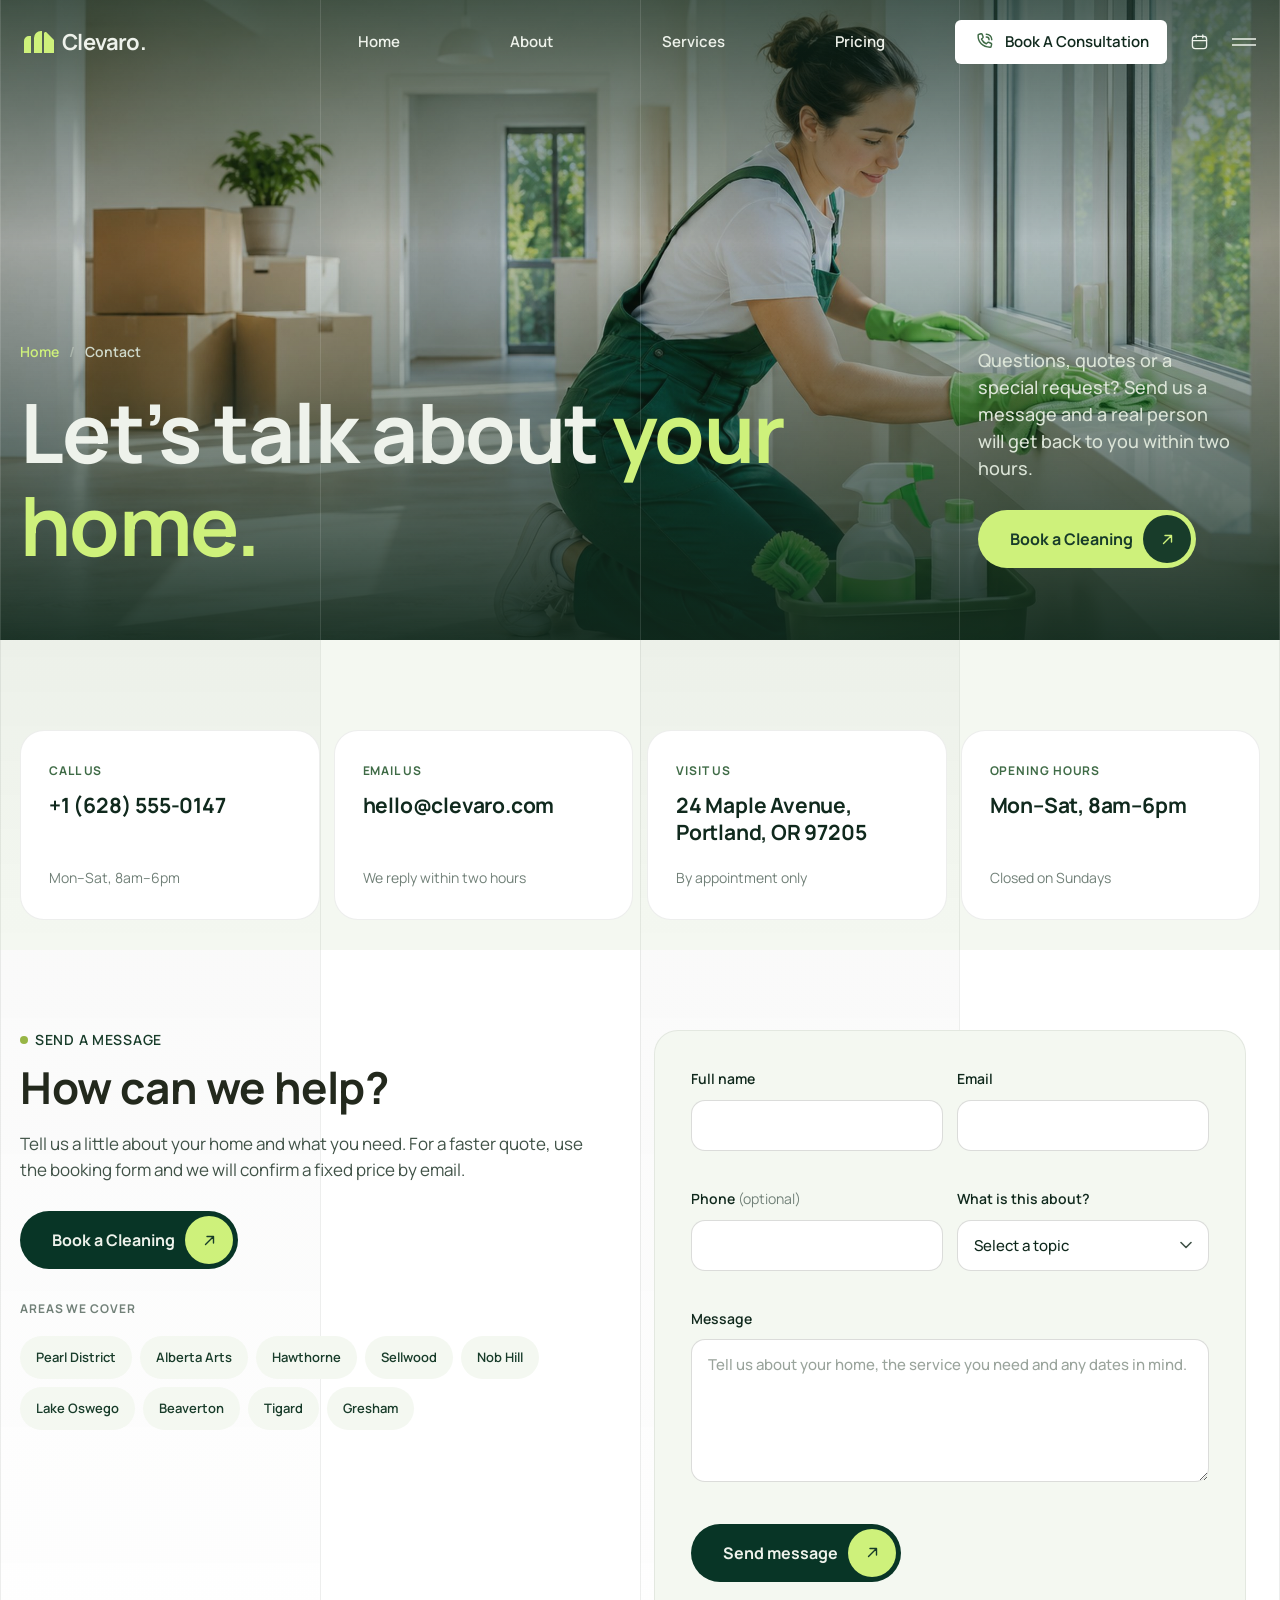
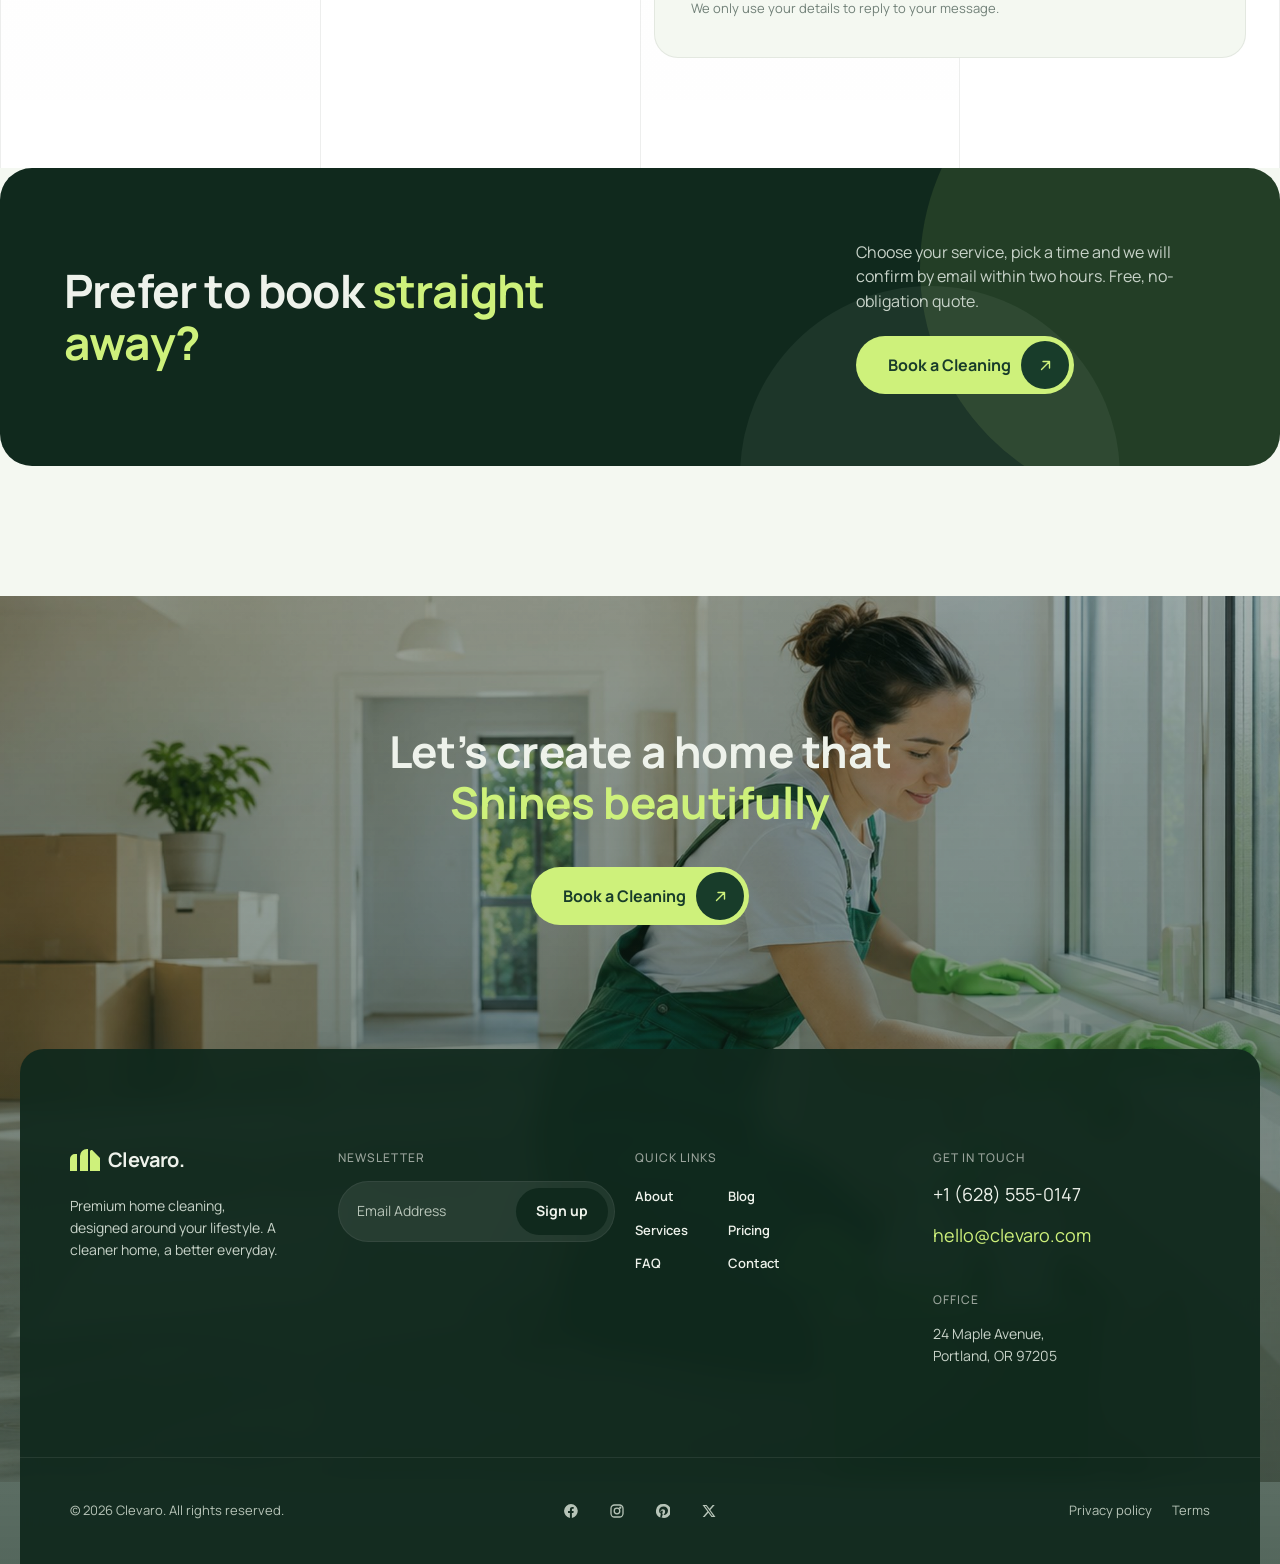
==== contact.html @ 68a68770 "Initial commit: CLEVARO home-cleaning website Multi-page static site (home, about, services, blog, b" ====
<!DOCTYPE html>
<html lang="en" class="no-js">
<head>
  <meta charset="utf-8">
  <meta name="viewport" content="width=device-width, initial-scale=1">
  <title>Contact Clevaro — Home Cleaning in Portland</title>
  <meta name="description" content="Get in touch with Clevaro for quotes, bookings and questions. Call, email or send a message and we will reply within two hours.">
  <meta name="theme-color" content="#10291d">
  <meta property="og:title" content="Contact Clevaro — Home Cleaning in Portland">
  <meta property="og:description" content="Get in touch with Clevaro for quotes, bookings and questions. Call, email or send a message and we will reply within two hours.">
  <meta property="og:type" content="website">

  <link rel="preload" href="assets/fonts/manrope-latin-wght-normal.woff2" as="font" type="font/woff2" crossorigin>
  <link rel="stylesheet" href="js/vendor/lenis.css">
  <link rel="stylesheet" href="css/base.css">
  <link rel="stylesheet" href="css/components.css">
  <link rel="stylesheet" href="css/sections.css">
  <link rel="stylesheet" href="css/responsive.css">
  <link rel="stylesheet" href="css/pages.css">
  <link rel="stylesheet" href="css/booking.css">
  <script>document.documentElement.classList.replace('no-js', 'js');</script>
</head>
<body>
  <a class="skip-link" href="#main">Skip to content</a>

  <!-- ===== MENU OVERLAY ===== -->
  <div class="menu" id="menu" role="dialog" aria-modal="true" aria-label="Site menu" aria-hidden="true">
    <div class="menu__top">
      <a class="logo" href="index.html" data-menu-link aria-label="Clevaro home"><img src="assets/icons/logo-mark.svg" alt=""><span>Clevaro.</span></a>
      <button class="menu__close" type="button" data-menu-close>Close</button>
    </div>
    <ul class="menu__list">
      <li class="menu__item"><a class="menu__link" href="index.html" data-menu-link><small>01</small>Home</a></li>
      <li class="menu__item"><a class="menu__link" href="about.html" data-menu-link><small>02</small>About</a></li>
      <li class="menu__item"><a class="menu__link" href="services.html" data-menu-link><small>03</small>Services</a></li>
      <li class="menu__item"><a class="menu__link" href="pricing.html" data-menu-link><small>04</small>Pricing</a></li>
      <li class="menu__item"><a class="menu__link" href="blog.html" data-menu-link><small>05</small>Blog</a></li>
      <li class="menu__item"><a class="menu__link" href="faq.html" data-menu-link><small>06</small>FAQ</a></li>
      <li class="menu__item"><a class="menu__link" href="contact.html" data-menu-link><small>07</small>Contact</a></li>
    </ul>
    <div class="menu__foot">
      <span>A Cleaner Home. A Better Everyday.</span>
      <a href="mailto:hello@clevaro.com">hello@clevaro.com</a>
    </div>
  </div>

  <div class="page-wrapper" id="top">

    <!-- ===== HEADER ===== -->
    <header class="header" data-anim="header">
      <div class="header__row">
        <div class="header__left">
          <a class="logo" href="index.html" aria-label="Clevaro home"><img src="assets/icons/logo-mark.svg" alt=""><span>Clevaro.</span></a>
        </div>
        <nav class="nav" aria-label="Primary">
          <a class="nav__link" href="index.html">Home</a>
          <a class="nav__link" href="about.html">About</a>
          <a class="nav__link" href="services.html">Services</a>
          <a class="nav__link" href="pricing.html">Pricing</a>
        </nav>
        <div class="header__right">
          <a class="header__cta" href="tel:+16285550147" aria-label="Book a consultation: call +1 (628) 555-0147"><svg width="22" height="22" viewBox="0 0 24 24" fill="none" aria-hidden="true"><path d="M6.6 3.5l2.2-.5c.5-.1 1 .2 1.200.7l1 2.600c.2.500 0 1-.4 1.300L9.300 8.800c1.100 2.300 2.900 4.100 5.200 5.200l1.200-1.300c.3-.4.8-.5 1.300-.4l2.600 1c.5.2.8.700.7 1.200l-.5 2.200c-.1.600-.6 1-1.200 1C10.600 17.600 5.300 12.300 5.600 4.700c0-.6.400-1.100 1-1.200z" stroke="currentColor" stroke-width="1.600" stroke-linejoin="round"/><path d="M14.500 3.500a6 6 0 016 6M14.500 6.500a3 3 0 013 3" stroke="currentColor" stroke-width="1.600" stroke-linecap="round"/></svg><span>Book A Consultation</span></a>
          <button class="header__book" type="button" data-book aria-label="Book a cleaning"><img src="assets/icons/calendar.svg" alt=""></button>
          <button class="menu-btn" type="button" data-menu-open aria-label="Open menu" aria-controls="menu"><img src="assets/icons/menu.svg" alt=""></button>
        </div>
      </div>
    </header>

    <main id="main">

      <section class="phero" aria-labelledby="page-title">
        <div class="phero__bg" style="background-image:url('assets/images/footer/footer-bg.jpg')" role="img" aria-label=""></div>
        <div class="section-lines on-dark" aria-hidden="true"><span></span><span></span><span></span><span></span></div>
        <div class="container">
          <div class="phero__row">
            <div class="phero__main">
              <nav class="crumbs" aria-label="Breadcrumb"><a href="index.html">Home</a><span aria-hidden="true">/</span><span>Contact</span></nav>
              <h1 class="phero__title" id="page-title">Let’s talk about <em>your home.</em></h1>
            </div>
            <div class="phero__side">
              <p class="phero__lead">Questions, quotes or a special request? Send us a message and a real person will get back to you within two hours.</p>
              <button class="btn btn--lime" type="button" data-book>Book a Cleaning<span class="btn__icon"><img src="assets/icons/arrow-lime.svg" alt=""><img src="assets/icons/arrow-lime.svg" alt=""></span></button>
            </div>
          </div>
        </div>
      </section>

      <!-- ===== INFO ===== -->
      <section class="section cinfo-sec" aria-label="Contact details">
        <div class="section-lines" aria-hidden="true"><span></span><span></span><span></span><span></span></div>
        <div class="container">
          <div class="cinfo__grid" data-r-group>
            <article class="cinfo"><span class="cinfo__label">Call us</span><a class="cinfo__val" href="tel:+16285550147">+1 (628) 555-0147</a><span class="cinfo__sub">Mon–Sat, 8am–6pm</span></article>
            <article class="cinfo"><span class="cinfo__label">Email us</span><a class="cinfo__val" href="mailto:hello@clevaro.com">hello@clevaro.com</a><span class="cinfo__sub">We reply within two hours</span></article>
            <article class="cinfo"><span class="cinfo__label">Visit us</span><span class="cinfo__val">24 Maple Avenue, Portland, OR 97205</span><span class="cinfo__sub">By appointment only</span></article>
            <article class="cinfo"><span class="cinfo__label">Opening hours</span><span class="cinfo__val">Mon–Sat, 8am–6pm</span><span class="cinfo__sub">Closed on Sundays</span></article>
          </div>
        </div>
      </section>

      <!-- ===== FORM ===== -->
      <section class="section cform-sec" id="message" aria-labelledby="cform-title">
        <div class="section-lines on-white" aria-hidden="true"><span></span><span></span><span></span><span></span></div>
        <div class="container">
          <div class="cform__row">
            <div class="cform__aside">
              <div class="pg-head">
                <span class="eyebrow">Send a message</span>
                <h2 class="h2" id="cform-title" data-split="words">How can we help?</h2>
                <p data-r>Tell us a little about your home and what you need. For a faster quote, use the booking form and we will confirm a fixed price by email.</p>
              </div>
              <button class="btn btn--dark" type="button" data-book>Book a Cleaning<span class="btn__icon"><img src="assets/icons/arrow-dark.svg" alt=""><img src="assets/icons/arrow-dark.svg" alt=""></span></button>
              <div class="area" data-r>
                <span class="art__label">Areas we cover</span>
                <ul><li>Pearl District</li><li>Alberta Arts</li><li>Hawthorne</li><li>Sellwood</li><li>Nob Hill</li><li>Lake Oswego</li><li>Beaverton</li><li>Tigard</li><li>Gresham</li></ul>
              </div>
            </div>
            <div class="cform" data-r>
              <form class="cf" data-contact-form novalidate>
                <div class="cf__row">
                  <div class="cf__field"><label for="cf-name">Full name</label><input id="cf-name" name="name" type="text" autocomplete="name" required><span class="cf__err" data-err="name"></span></div>
                  <div class="cf__field"><label for="cf-email">Email</label><input id="cf-email" name="email" type="email" autocomplete="email" required><span class="cf__err" data-err="email"></span></div>
                </div>
                <div class="cf__row">
                  <div class="cf__field"><label for="cf-phone">Phone <em>(optional)</em></label><input id="cf-phone" name="phone" type="tel" autocomplete="tel"></div>
                  <div class="cf__field"><label for="cf-topic">What is this about?</label>
                    <select id="cf-topic" name="topic" required><option value="">Select a topic</option><option>New booking or quote</option><option>Existing booking</option><option>Office or commercial cleaning</option><option>Feedback</option><option>Something else</option></select>
                    <span class="cf__err" data-err="topic"></span></div>
                </div>
                <div class="cf__field"><label for="cf-msg">Message</label><textarea id="cf-msg" name="message" rows="5" required placeholder="Tell us about your home, the service you need and any dates in mind."></textarea><span class="cf__err" data-err="message"></span></div>
                <button class="btn btn--dark" type="submit">Send message<span class="btn__icon"><img src="assets/icons/arrow-dark.svg" alt=""><img src="assets/icons/arrow-dark.svg" alt=""></span></button>
                <p class="cf__fine">We only use your details to reply to your message.</p>
              </form>
              <div class="cf__ok" data-contact-ok hidden tabindex="-1">
                <span class="cf__tick" aria-hidden="true"></span>
                <h3>Message sent</h3>
                <p>Thank you, <b data-ok-name></b>. We will reply to <b data-ok-email></b> within two hours during opening hours.</p>
                <button class="link-u" type="button" data-contact-again>Send another message</button>
              </div>
            </div>
          </div>
        </div>
      </section>

      <section class="band" aria-label="Book a cleaning">
        <div class="container">
          <div class="band__wrap">
            <h2 class="band__title">Prefer to book <em>straight away?</em></h2>
            <div class="band__side">
              <p>Choose your service, pick a time and we will confirm by email within two hours. Free, no-obligation quote.</p>
              <button class="btn btn--lime" type="button" data-book>Book a Cleaning<span class="btn__icon"><img src="assets/icons/arrow-lime.svg" alt=""><img src="assets/icons/arrow-lime.svg" alt=""></span></button>
            </div>
          </div>
        </div>
      </section>

    </main>

    <!-- ===== FOOTER ===== -->
    <footer class="footer" id="contact">
      <div class="footer__bg" data-parallax="footer" role="img" aria-label="A cleaner smiling in a bright home"></div>
      <div class="container">
        <div class="footer__row">
          <div class="footer__cta">
            <h2 class="footer__title" data-split="words">Let’s create a home that <span class="accent">Shines beautifully</span></h2>
            <div class="btn-wrap">
              <button class="btn btn--lime" type="button" data-book>Book a Cleaning
                <span class="btn__icon"><img src="assets/icons/arrow-lime.svg" alt=""><img src="assets/icons/arrow-lime.svg" alt=""></span>
              </button>
            </div>
          </div>
          <div class="footer__card" data-footer-card>
            <div class="footer__top">
              <div class="footer__col">
                <a class="logo logo--footer" href="index.html" aria-label="Clevaro home"><img src="assets/icons/logo-mark.svg" alt=""><span>Clevaro.</span></a>
                <p class="footer__about">Premium home cleaning, designed around your lifestyle. A cleaner home, a better everyday.</p>
              </div>
              <div class="footer__col">
                <span class="footer__label">Newsletter</span>
                <form class="newsletter" data-newsletter novalidate>
                  <label class="sr-only" for="nl-email">Email address</label>
                  <input id="nl-email" type="email" name="email" placeholder="Email Address" autocomplete="email" required>
                  <button type="submit">Sign up</button>
                </form>
                <p class="newsletter__msg" role="status" aria-live="polite"></p>
              </div>
              <div class="footer__col footer__col--wide">
                <span class="footer__label">Quick links</span>
                <div class="footer__links">
                  <a href="about.html">About</a><a href="blog.html">Blog</a>
                  <a href="services.html">Services</a><a href="pricing.html">Pricing</a>
                  <a href="faq.html">FAQ</a><a href="contact.html">Contact</a>
                </div>
              </div>
              <div class="footer__col footer__col--wide">
                <span class="footer__label">Get in touch</span>
                <a class="footer__phone" href="tel:+16285550147">+1 (628) 555-0147</a>
                <a class="footer__mail" href="mailto:hello@clevaro.com">hello@clevaro.com</a>
                <span class="footer__label gap-top">Office</span>
                <address class="footer__address" style="font-style:normal">24 Maple Avenue,<br>Portland, OR 97205</address>
              </div>
            </div>
            <div class="footer__bottom">
              <span>© 2026 Clevaro. All rights reserved.</span>
              <div class="footer__social">
                <a href="#" aria-label="Facebook"><img src="assets/icons/facebook.svg" alt=""></a>
                <a href="#" aria-label="Instagram"><img src="assets/icons/instagram.svg" alt=""></a>
                <a href="#" aria-label="Pinterest"><img src="assets/icons/pinterest.svg" alt=""></a>
                <a href="#" aria-label="X"><img src="assets/icons/x.svg" alt=""></a>
              </div>
              <div class="footer__bottom-links"><a href="#">Privacy policy</a><a href="#">Terms</a></div>
            </div>
          </div>
        </div>
      </div>
    </footer>
  </div>

  <script src="js/vendor/gsap.min.js"></script>
  <script src="js/vendor/ScrollTrigger.min.js"></script>
  <script src="js/vendor/SplitText.min.js"></script>
  <script src="js/vendor/lenis.min.js"></script>
  <script src="js/smooth-scroll.js"></script>
  <script src="js/menu.js"></script>
  <script src="js/booking.js"></script>
  <script src="js/inner.js"></script>
  <script src="js/extra.js"></script>
</body>
</html>
---- js/vendor/lenis.css ----
html.lenis,
html.lenis body {
  height: auto;
}

.lenis:not(.lenis-autoToggle).lenis-stopped {
  overflow: clip;
}

.lenis [data-lenis-prevent],
.lenis [data-lenis-prevent-wheel],
.lenis [data-lenis-prevent-touch],
.lenis [data-lenis-prevent-vertical],
.lenis [data-lenis-prevent-horizontal] {
  overscroll-behavior: contain;
}

.lenis.lenis-smooth iframe {
  pointer-events: none;
}

.lenis.lenis-autoToggle {
  transition-property: overflow;
  transition-duration: 1ms;
  transition-behavior: allow-discrete;
}
---- css/base.css ----
/* ==========================================================================
   CLEVARO — base.css
   Design tokens, font loading, reset, typography and layout primitives.
   ========================================================================== */

@font-face {
  font-family: "Manrope";
  font-style: normal;
  font-weight: 200 800;
  font-display: swap;
  src: url("../assets/fonts/manrope-latin-wght-normal.woff2") format("woff2-variations");
  unicode-range: U+0000-00FF, U+0131, U+0152-0153, U+02BB-02BC, U+02C6, U+02DA, U+02DC, U+2000-206F, U+20AC, U+2122, U+2191, U+2193, U+2212, U+2215, U+FEFF, U+FFFD;
}
@font-face {
  font-family: "Manrope";
  font-style: normal;
  font-weight: 200 800;
  font-display: swap;
  src: url("../assets/fonts/manrope-latin-ext-wght-normal.woff2") format("woff2-variations");
  unicode-range: U+0100-02BA, U+02BD-02C5, U+02C7-02CC, U+02CE-02D7, U+02DD-02FF, U+0304, U+0308, U+0329, U+1D00-1DBF, U+1E00-1E9F, U+1EF2-1EFF, U+2020, U+20A0-20AB, U+20AD-20C0, U+2113, U+2C60-2C7F, U+A720-A7FF;
}

:root {
  /* colour */
  --bg-200: #f4f8f1;
  --bg-100: #f5f2e9;
  --bg-300: #e9e4d7;
  --bg-500: #23291d;
  --bg-700: #10291d;
  --green-900: #083526;
  --green-800: #183c2a;
  --accent-500: #97b545;
  --accent-700: #3f6b46;
  --secondary-500: #cef17b;
  --secondary-300: #536b4d;
  --text-100: #eef2eb;
  --text-200: #9aa49c;
  --text-400: #718078;
  --text-500: #7f9182;
  --text-700: #405247;
  --link-300: #d9e7c8;
  --white: #ffffff;
  --border-100: rgba(35, 41, 29, 0.04);
  --border-300: rgba(35, 41, 29, 0.08);
  --border-500: rgba(35, 41, 29, 0.16);
  --hero-card: rgba(238, 242, 235, 0.84);

  /* type */
  --font: "Manrope", system-ui, -apple-system, "Segoe UI", Roboto, sans-serif;
  --h1: 64px;
  --h2: 48px;
  --h4: 28px;
  --h5: 22px;

  /* layout */
  --container: 1300px;
  --section-x: 20px;
  --section-y: 150px;
  --radius-card: 24px;
  --radius-pill: 47px;
  --ease-out: cubic-bezier(0.22, 1, 0.36, 1);
}

*, *::before, *::after { box-sizing: border-box; }

html { -webkit-text-size-adjust: 100%; scroll-behavior: auto; }

body {
  margin: 0;
  font-family: var(--font);
  font-size: 16px;
  line-height: 155%;
  font-weight: 400;
  color: var(--text-700);
  background-color: var(--bg-200);
  -webkit-font-smoothing: antialiased;
  -moz-osx-font-smoothing: grayscale;
  overflow-x: hidden;
}

img, svg { display: block; max-width: 100%; }
img { height: auto; }
a { color: inherit; text-decoration: none; }
ul { margin: 0; padding: 0; list-style: none; }
h1, h2, h3, h4, h5, h6, p, figure { margin: 0; }
button, input { font: inherit; color: inherit; }
button { cursor: pointer; background: none; border: 0; padding: 0; }

h1, h2, h3, h4, h5, h6 { font-family: var(--font); color: var(--bg-500); }

.h2 {
  font-size: var(--h2);
  line-height: 115%;
  font-weight: 700;
  letter-spacing: -0.4px;
  color: var(--bg-500);
}

:focus-visible {
  outline: 2px solid var(--accent-500);
  outline-offset: 3px;
  border-radius: 6px;
}

.sr-only {
  position: absolute; width: 1px; height: 1px; margin: -1px; padding: 0;
  overflow: hidden; clip: rect(0, 0, 0, 0); white-space: nowrap; border: 0;
}

.skip-link {
  position: fixed; left: 16px; top: -60px; z-index: 1000;
  background: var(--secondary-500); color: var(--bg-700);
  padding: 10px 18px; border-radius: 99px; font-weight: 600;
  transition: top 0.25s var(--ease-out);
}
.skip-link:focus { top: 16px; }

/* ----- layout primitives ----- */
.page-wrapper { position: relative; overflow: clip; }

.container {
  width: 100%;
  max-width: var(--container);
  margin-inline: auto;
}

.section { position: relative; padding: var(--section-y) var(--section-x); }

/* four-column guide lines that run behind every section */
.section-lines {
  position: absolute;
  inset: 0;
  display: flex;
  width: 100%;
  max-width: 1310px;
  margin-inline: auto;
  pointer-events: none;
  z-index: 0;
}
.section-lines span {
  flex: 1;
  border-left: 1px solid var(--border-300);
  background: linear-gradient(180deg, rgba(35, 41, 29, 0.035), rgba(35, 41, 29, 0));
}
.section-lines span:nth-child(even) { background: none; }
.section-lines span:last-child { border-right: 1px solid var(--border-300); }
.section-lines.on-dark span { border-color: rgba(255, 255, 255, 0.12); background: none; }
.section-lines.on-white span:nth-child(odd) { background: linear-gradient(180deg, rgba(35, 41, 29, 0.025), rgba(35, 41, 29, 0)); }

.section > .container { position: relative; z-index: 1; }

/* eyebrow / subtitle used above every section heading */
.eyebrow {
  display: flex;
  align-items: center;
  gap: 7px;
  font-size: 14px;
  line-height: 20px;
  font-weight: 600;
  letter-spacing: 0.72px;
  text-transform: uppercase;
  color: var(--green-800);
}
.eyebrow::before {
  content: "";
  width: 8px;
  height: 8px;
  border-radius: 50%;
  background: var(--accent-500);
  flex: none;
}

.section-head {
  display: flex;
  flex-direction: column;
  gap: 10px;
  width: fit-content;
  max-width: 660px;
  margin-inline: auto;
}

@media (prefers-reduced-motion: reduce) {
  *, *::before, *::after { animation-duration: 0.01ms !important; transition-duration: 0.01ms !important; }
}

/* split-text reveal masks clip at the line box; give them room so descenders (g, y, p, j) and accents are never cut */
.gsap_split_line-mask,
.gsap_split_word-mask {
  padding-top: 0.12em;
  padding-bottom: 0.28em;
  margin-top: -0.12em;
  margin-bottom: -0.28em;
}
---- css/components.css ----
/* ==========================================================================
   CLEVARO — components.css
   Header, navigation overlay, buttons, split-text helpers.
   ========================================================================== */

/* ----- header ----- */
.header {
  position: fixed;
  inset: 0 0 auto 0;
  z-index: 60;
  padding: 20px var(--section-x) 20px;
  border-bottom: 1px solid transparent;
  transition: background-color 0.45s var(--ease-out), padding 0.45s var(--ease-out), border-color 0.45s var(--ease-out), backdrop-filter 0.45s;
}
/* after the first scroll the bar stays pinned to the top on a dark glass background */
.header.is-stuck {
  padding-block: 14px;
  background: rgba(16, 41, 29, 0.84);
  border-bottom-color: rgba(255, 255, 255, 0.08);
  -webkit-backdrop-filter: blur(14px);
  backdrop-filter: blur(14px);
}
.header__row {
  display: flex;
  align-items: center;
  justify-content: space-between;
  max-width: var(--container);
  margin-inline: auto;
  min-height: 26px;
}
.header__left { display: flex; gap: 35px; width: 325px; max-width: 325px; }

.logo { display: inline-flex; align-items: center; gap: 8px; color: var(--text-100); }
.logo img { width: 30px; height: 22px; }
.logo span {
  font-size: 22px;
  line-height: 1;
  font-weight: 700;
  letter-spacing: -0.6px;
}
.logo--footer span { font-size: 20px; }

.nav { display: flex; align-items: center; gap: 75px; }
.nav__link {
  position: relative;
  font-size: 15px;
  line-height: 22px;
  font-weight: 600;
  color: var(--text-100);
  transition: color 0.3s var(--ease-out);
}
.nav__link::after {
  content: "";
  position: absolute; left: 0; right: 0; bottom: -2px; height: 1px;
  background: currentColor;
  transform: scaleX(0); transform-origin: right;
  transition: transform 0.45s var(--ease-out);
}
.nav__link:hover { color: var(--secondary-500); }
.nav__link:hover::after { transform: scaleX(1); transform-origin: left; }
.nav__link.is-current { color: var(--secondary-500); }

.header__right { display: flex; align-items: center; justify-content: flex-end; gap: 40px; width: 488px; }
/* desktop: header sits on the same 4-column grid as the guide lines, so no item crosses a line */
@media (min-width: 992px) {
  .header__row { display: grid; grid-template-columns: repeat(4, 1fr); justify-content: stretch; }
  .header__left { width: auto; max-width: none; padding-left: 4px; }
  /* one evenly spaced group; the gap scales with the columns so the guide line always falls between two links, never through one */
  .nav { grid-column: 2 / 4; display: flex; align-items: center; justify-content: flex-start; gap: 18.5%; width: calc(100% - 28px); margin-left: 28px; }
  .nav__link { margin-left: 0; }
  .header__right { width: auto; padding-right: 4px; gap: 24px; }
}
@media (min-width: 992px) and (max-width: 1099px) {
  .nav { gap: 15.5%; }
}
.header__cta { display: inline-flex; align-items: center; gap: 10px; padding: 11px 18px; border-radius: 6px; background: var(--white); font-size: 15px; line-height: 22px; font-weight: 600; white-space: nowrap; color: var(--bg-700); transition: background-color 0.3s, transform 0.3s var(--ease-out); }
.header__cta svg { flex: none; color: var(--accent-700); }
.header__cta:hover { background: var(--secondary-500); transform: translateY(-1px); }
.header__book { position: relative; display: flex; width: 17px; height: 18px; }
.header__book img { width: 17px; height: 18px; }
@media (min-width: 992px) and (max-width: 1199px) { .header__book { display: none; } }
@media (min-width: 992px) and (max-width: 1099px) { .header__cta { padding: 9px 12px; font-size: 14px; gap: 8px; } .header__cta svg { width: 18px; height: 18px; } }
.header__book-count {
  position: absolute; top: -9px; right: -12px;
  min-width: 15px; height: 15px; padding: 0 4px; border-radius: 99px;
  background: var(--secondary-500); color: var(--bg-700);
  font-size: 10px; line-height: 15px; font-weight: 700; text-align: center;
}
.menu-btn { display: flex; align-items: center; justify-content: center; width: 24px; height: 18px; }
.menu-btn img { width: 24px; height: 8px; transition: transform 0.4s var(--ease-out); }
.menu-btn:hover img { transform: scaleX(0.7); transform-origin: right; }

/* ----- full-screen menu overlay ----- */
.menu {
  position: fixed;
  inset: 0;
  z-index: 200;
  display: flex;
  flex-direction: column;
  justify-content: space-between;
  padding: 20px var(--section-x) 40px;
  background: var(--bg-700);
  color: var(--text-100);
  clip-path: inset(0 0 100% 0);
  visibility: hidden;
}
.menu.is-open { visibility: visible; }
.menu__top { display: flex; justify-content: space-between; align-items: center; max-width: var(--container); width: 100%; margin-inline: auto; }
.menu__close { font-size: 15px; font-weight: 600; letter-spacing: 0.2px; padding: 6px 0; color: var(--text-100); }
.menu__close:hover { color: var(--secondary-500); }
.menu__list { display: flex; flex-direction: column; gap: 6px; max-width: var(--container); width: 100%; margin-inline: auto; }
.menu__item { overflow: hidden; }
.menu__link {
  display: inline-flex; align-items: baseline; gap: 18px;
  font-size: clamp(34px, 5.2vw, 72px);
  line-height: 110%;
  font-weight: 700;
  letter-spacing: -1.5px;
  color: var(--text-100);
  transition: color 0.3s, transform 0.5s var(--ease-out);
}
.menu__link small { font-size: 14px; font-weight: 600; letter-spacing: 0.7px; color: var(--accent-500); }
.menu__link:hover { color: var(--secondary-500); transform: translateX(14px); }
.menu__foot { display: flex; justify-content: space-between; gap: 20px; flex-wrap: wrap; max-width: var(--container); width: 100%; margin-inline: auto; font-size: 15px; color: var(--text-200); }
.menu__foot a { color: var(--link-300); }

/* ----- buttons ----- */
.btn {
  display: inline-flex;
  align-items: center;
  justify-content: space-between;
  gap: 10px;
  max-width: 100%;
  padding: 5px 5px 5px 32px;
  border-radius: var(--radius-pill);
  font-size: 16px;
  line-height: 150%;
  font-weight: 700;
  white-space: nowrap;
  transition: background-color 0.4s var(--ease-out), color 0.4s var(--ease-out), gap 0.4s var(--ease-out);
}
.btn__icon {
  position: relative;
  display: grid;
  place-items: center;
  width: 48px;
  height: 48px;
  border-radius: 50%;
  overflow: hidden;
  flex: none;
  transition: background-color 0.4s var(--ease-out);
}
.btn__icon img {
  grid-area: 1 / 1;
  width: 13px;
  height: 13px;
  transition: transform 0.55s var(--ease-out);
}
.btn__icon img + img { transform: translate(-260%, 260%); }
.btn:hover .btn__icon img:first-child { transform: translate(260%, -260%); }
.btn:hover .btn__icon img + img { transform: translate(0, 0); }

.btn--lime { background: var(--secondary-500); color: var(--green-800); }
.btn--lime .btn__icon { background: var(--green-800); }
.btn--lime:hover { background: var(--white); gap: 16px; }

.btn--dark { background: var(--green-900); color: var(--text-100); }
.btn--dark .btn__icon { background: var(--secondary-500); }
.btn--dark:hover { background: var(--accent-700); gap: 16px; }

.btn-wrap { display: inline-flex; }

/* ----- round arrow link ----- */
.round-arrow {
  display: grid;
  place-items: center;
  width: 48px;
  height: 48px;
  border-radius: 50%;
  background: var(--green-800);
  overflow: hidden;
  transition: background-color 0.4s var(--ease-out), transform 0.5s var(--ease-out);
}
.round-arrow img { grid-area: 1 / 1; width: 13px; height: 13px; transition: transform 0.55s var(--ease-out); }
.round-arrow img + img { transform: translate(-260%, 260%); }
.round-arrow:hover { background: var(--accent-700); }
.round-arrow:hover img:first-child { transform: translate(260%, -260%); }
.round-arrow:hover img + img { transform: translate(0, 0); }

/* ----- split-text helpers (GSAP SplitText output) ----- */
[data-split] { visibility: hidden; }
.is-split { visibility: visible; }
.no-js [data-split] { visibility: visible; }
---- css/sections.css ----
/* ==========================================================================
   CLEVARO — sections.css
   One block per homepage section, in page order.
   ========================================================================== */

/* ===== 1. HERO ===== */
.hero {
  position: relative;
  display: flex;
  align-items: center;
  justify-content: center;
  min-height: 100vh;
  min-height: 100svh;
  padding: 120px var(--section-x) 100px;
  color: var(--text-100);
  isolation: isolate;
  overflow: hidden;
}
.hero__bg {
  position: absolute;
  inset: -4% 0;
  z-index: -2;
  background: url("../assets/images/hero/hero-bg.jpg") center / cover no-repeat;
  will-change: transform;
}
.hero::before { /* legibility gradient */
  content: "";
  position: absolute; inset: 0; z-index: -1;
  background:
    linear-gradient(90deg, rgba(16, 41, 29, 0.62) 0%, rgba(16, 41, 29, 0.38) 32%, rgba(16, 41, 29, 0) 62%),
    linear-gradient(180deg, rgba(16, 41, 29, 0.55) 0%, rgba(16, 41, 29, 0.08) 30%, rgba(16, 41, 29, 0.08) 55%, rgba(16, 41, 29, 0.78) 100%);
}
.hero__row {
  position: relative;
  display: flex;
  flex-direction: column;
  justify-content: space-between;
  align-self: stretch;
  width: 100%;
  gap: 60px;
}
.hero > .container { display: flex; align-self: stretch; }
.hero__top-text { max-width: 177px; font-size: 18px; line-height: 25px; font-weight: 500; color: var(--text-100); }
.hero__bottom { display: flex; align-items: flex-end; justify-content: space-between; gap: 30px; }
.hero__left { display: flex; flex-direction: column; align-items: flex-start; gap: 50px; width: 50%; }
.hero__title {
  max-width: 404px;
  font-size: var(--h1);
  line-height: 105%;
  font-weight: 700;
  letter-spacing: -0.45px;
  color: var(--text-100);
}
.hero__right { display: flex; justify-content: flex-end; width: 50%; }
.hero__card {
  position: relative;
  display: flex;
  flex-direction: column;
  align-items: flex-start;
  gap: 32px;
  width: 324px;
  max-width: 324px;
  padding: 40px 40px 60px;
  border-radius: var(--radius-card);
  background: var(--hero-card);
  overflow: hidden;
  -webkit-backdrop-filter: blur(6px);
  backdrop-filter: blur(6px);
}
.hero__card-text { display: flex; flex-direction: column; gap: 16px; position: relative; z-index: 1; }
.hero__card-title { font-size: 20px; line-height: 130%; font-weight: 600; letter-spacing: -0.1px; color: var(--bg-700); }
.hero__card-copy { font-size: 16px; line-height: 155%; color: var(--text-700); }
.hero__card .round-arrow { position: relative; z-index: 1; }
.hero__card-accent { position: absolute; right: -10px; bottom: -10px; width: 248px; pointer-events: none; }
.hero__shape {
  position: absolute;
  left: 25%;
  top: 18.5%;
  width: 310px;
  height: 310px;
  border-radius: 50%;
  border: 1.5px solid transparent;
  background: rgba(238, 242, 235, 0.12);
  -webkit-backdrop-filter: blur(2px);
  backdrop-filter: blur(2px);
  z-index: 2;
  cursor: grab;
  touch-action: none;
  user-select: none;
  -webkit-user-select: none;
  outline: none;
  transition: border-color 0.4s ease, box-shadow 0.4s ease, background-color 0.4s ease;
}
/* once dragged: the glass fill goes away and the clean photo shows inside the ring */
.hero__shape.is-dragged {
  background: transparent;
  -webkit-backdrop-filter: none; backdrop-filter: none;
  border-color: rgba(255, 255, 255, 0.6);
  box-shadow: 0 0 0 1px rgba(16, 41, 29, 0.12), 0 18px 50px rgba(16, 41, 29, 0.28);
}
.hero__shape.is-dragging { cursor: grabbing; border-color: rgba(255, 255, 255, 0.9); }
.hero__shape:focus-visible { border-color: var(--accent-500); box-shadow: 0 0 0 3px rgba(190, 240, 120, 0.5); }
.hero__shape-hint {
  position: absolute; left: 50%; bottom: 14%; transform: translateX(-50%);
  display: inline-flex; align-items: center; gap: 6px;
  padding: 6px 12px; border-radius: 999px;
  background: rgba(16, 41, 29, 0.55); color: #fff;
  -webkit-backdrop-filter: blur(6px); backdrop-filter: blur(6px);
  font-size: 12px; font-weight: 600; letter-spacing: 0.02em;
  pointer-events: none; transition: opacity 0.4s ease;
}
.hero__shape.is-dragged .hero__shape-hint { opacity: 0; }
/* clean, un-overlaid copy of the photo, revealed only inside the circle */
.hero__clean { position: absolute; inset: 0; z-index: -1; overflow: hidden; clip-path: circle(0 at 50% 50%); opacity: 0; transition: opacity 0.45s ease; pointer-events: none; }
.hero__clean.is-on { opacity: 1; }
.hero__bg--clean { z-index: 0; }
.hero__top-text, .hero__title { text-shadow: 0 1px 14px rgba(16, 41, 29, 0.35); }

/* ===== 2. ABOUT ===== */
.about { background: var(--bg-200); }
.about__row { display: flex; align-items: flex-start; justify-content: center; gap: 15px; }
.about__left { display: flex; gap: 15px; flex: 1; max-width: 643px; }
.about__img-wrap { flex: 0 0 49%; max-width: 324px; border-radius: var(--radius-card); overflow: hidden; }
.about__img { width: 100%; height: 100%; aspect-ratio: 314 / 398; object-fit: cover; border-radius: var(--radius-card); will-change: transform; }
.about__text-col { display: flex; flex-direction: column; gap: 48px; flex: 1; }
.about__text { font-size: 20px; line-height: 143%; font-weight: 500; letter-spacing: -0.13px; color: var(--green-800); }
.about__proof { display: flex; align-items: center; gap: 16px; }
.about__avatars { display: flex; }
.about__avatars img { width: 56px; height: 56px; border-radius: 50%; object-fit: cover; border: 2px solid var(--bg-200); }
.about__avatars img + img { margin-left: -10px; }
.about__proof-text { display: flex; flex-direction: column; gap: 4px; }
.about__proof-title { font-size: 14px; line-height: 150%; color: var(--text-700); }
.about__rating { display: flex; align-items: center; gap: 5px; font-size: 12px; line-height: 150%; font-weight: 700; letter-spacing: 0.3px; text-transform: uppercase; color: var(--bg-500); }
.about__rating img { width: 11px; height: 11px; }
.about__right { display: flex; align-items: flex-start; gap: 30px; flex: 1; max-width: 643px; }
.about__img-wrap--small { flex: 0 0 48%; }
.about__img--small { aspect-ratio: 306 / 265; }
.about__list { display: flex; flex-direction: column; justify-content: center; gap: 35px; flex: 1; }
.about__item { display: flex; align-items: flex-start; gap: 22px; }
.about__item > img { width: 29px; height: 29px; flex: none; margin-top: 2px; }
.about__item-text { display: flex; flex-direction: column; gap: 8px; }
.about__item-title { font-size: 16px; line-height: 130%; font-weight: 600; color: var(--bg-700); }
.about__item-copy { font-size: 14px; line-height: 130%; color: var(--text-400); }
.about .about__row { padding-top: 0; }

/* ===== 3. SERVICES ===== */
.service { background: var(--white); }
.service__row { display: flex; flex-direction: column; gap: 50px; }
.service__list { display: flex; flex-direction: column; gap: 30px; }
.service__item { position: sticky; top: 100px; height: 577px; }
.service__card { position: relative; width: calc(100% - 60px); max-width: 1240px; height: 550px; margin-inline: auto; transform-origin: 50% 0; will-change: transform; }
.service__img-wrap { position: absolute; inset: 0; overflow: hidden; border-radius: var(--radius-card); }
.service__img { width: 100%; height: 100%; object-fit: cover; border-radius: var(--radius-card); transition: transform 1.1s var(--ease-out); }
.service__card:hover .service__img { transform: scale(1.04); }
.service__panel {
  position: absolute;
  left: 50%;
  bottom: 52px;
  width: min(620px, calc(100% - 40px));
  transform: translateX(-50%);
  display: flex;
  align-items: center;
  justify-content: space-between;
  gap: 24px;
  padding: 32px 50px;
  border-radius: var(--radius-card);
  background: var(--white);
}
.service__panel-text { display: flex; flex-direction: column; gap: 12px; }
.service__title { font-size: var(--h4); line-height: 120%; font-weight: 700; letter-spacing: -0.22px; color: var(--bg-700); }
.service__copy { max-width: 380px; font-size: 16px; line-height: 155%; color: var(--text-700); }
.service__arrow {
  display: grid; place-items: center; flex: none;
  width: 46px; height: 46px; border-radius: 50%;
  background: rgba(35, 41, 29, 0.16);
  overflow: hidden;
  transition: background-color 0.4s var(--ease-out);
}
.service__arrow img { grid-area: 1 / 1; width: 12px; height: 12px; transition: transform 0.55s var(--ease-out); }
.service__arrow img + img { transform: translate(-260%, 260%); }
.service__arrow:hover { background: var(--secondary-500); }
.service__arrow:hover img:first-child { transform: translate(260%, -260%); }
.service__arrow:hover img + img { transform: translate(0, 0); }

/* ===== 4. HOW IT WORKS ===== */
.work { background: var(--bg-200); }
.work__wrap { height: 2700px; }
.work__wrap > .container { height: 100%; }
.work__row { position: sticky; top: 120px; display: flex; align-items: flex-start; gap: 0; }
.work__left { display: flex; flex-direction: column; gap: 16px; width: 320px; max-width: 320px; flex: none; }
.work__title { font-size: var(--h2); line-height: 135%; font-weight: 700; letter-spacing: -0.4px; color: var(--bg-500); }
.work__cards { display: flex; align-items: flex-start; gap: 5px; flex: 1; }
.work__card {
  display: flex; flex-direction: column; justify-content: center; align-items: flex-start; gap: 110px;
  flex: 1;
  padding: 40px;
  border-radius: var(--radius-card);
  background: var(--white);
  will-change: transform;
}
.work__card:nth-child(2) { margin-top: 55px; }
.work__card:nth-child(3) { margin-top: 120px; }
.work__step { font-size: 14px; line-height: 145%; color: var(--text-700); }
.work__body { display: flex; flex-direction: column; gap: 40px; max-width: 243px; }
.work__body > img { width: 29px; height: 29px; }
.work__body-text { display: flex; flex-direction: column; gap: 16px; }
.work__card-title { font-size: var(--h5); line-height: 120%; font-weight: 600; letter-spacing: -0.14px; color: var(--bg-700); }
.work__card-copy { font-size: 15px; line-height: 155%; color: var(--text-700); }

/* ===== 5. CALL TO ACTION ===== */
.cta { padding: 0 var(--section-x); }
.cta__wrap {
  position: relative;
  display: flex;
  justify-content: center;
  padding: 0 20px;
  border-radius: var(--radius-card);
  overflow: hidden;
  isolation: isolate;
}
.cta__bg { position: absolute; inset: -8% 0; z-index: -1; background: url("../assets/images/cta/cta-bg.jpg") center / cover no-repeat; will-change: transform; }
.cta__row { display: flex; align-items: flex-end; gap: 95px; margin: 142px 0; width: 100%; }
.cta__left { display: flex; flex-direction: column; gap: 3px; width: 324px; max-width: 324px; flex: none; }
.cta__card { display: flex; flex-direction: column; align-items: flex-start; justify-content: center; padding: 50px 32px; border-radius: var(--radius-card); background: var(--bg-200); }
.cta__card--top { gap: 26px; }
.cta__title { margin-top: 6px; font-size: var(--h4); line-height: 120%; font-weight: 700; letter-spacing: -0.22px; color: var(--bg-700); }
.cta__copy { margin-bottom: 6px; font-size: 16px; line-height: 155%; color: var(--bg-700); }
.cta__card--btn { align-items: center; padding: 32px; }
.cta__wordmark {
  position: absolute;
  left: auto;
  right: 40px;
  bottom: 120px;
  display: flex;
  align-items: flex-end;
  gap: 0.05em;
  font-size: clamp(96px, 13.2vw, 190px);
  font-weight: 800;
  line-height: 0.74;
  letter-spacing: -0.035em;
  pointer-events: none;
  white-space: nowrap;
}
.cta__wordmark img { width: 0.95em; height: auto; }
.cta__wordmark span {
  color: transparent;
  background: linear-gradient(180deg, rgba(238, 242, 235, 0.85), rgba(206, 241, 123, 0.5));
  -webkit-background-clip: text;
  background-clip: text;
  padding-bottom: 0.05em;
}

/* ===== 6. CATEGORIES ===== */
.category { background: var(--bg-200); }
.category__row { display: flex; flex-direction: column; gap: 30px; }
.category__title br { display: inline; }
.category__list { display: grid; grid-template-columns: repeat(4, 1fr); gap: 3px; align-items: start; }
.category__card { display: flex; flex-direction: column; }
.category__img-wrap { overflow: hidden; border-radius: var(--radius-card); }
.category__img { width: 100%; object-fit: cover; border-radius: var(--radius-card); transition: transform 1s var(--ease-out); }
.category__card:hover .category__img { transform: scale(1.05); }
.category__card:nth-child(1) .category__img { aspect-ratio: 939 / 1049; }
.category__card:nth-child(2) .category__img { aspect-ratio: 939 / 1261; }
.category__card:nth-child(3) .category__img { aspect-ratio: 939 / 1066; }
.category__card:nth-child(4) .category__img { aspect-ratio: 939 / 866; }
.category__label {
  position: relative;
  display: flex; flex-direction: column; gap: 6px;
  margin: -34px 0 0;
  padding: 24px 26px 26px;
  border-radius: var(--radius-card);
  background: rgba(255, 255, 255, 0.96);
  -webkit-backdrop-filter: blur(6px);
  backdrop-filter: blur(6px);
}
.category__name { font-size: 18px; line-height: 130%; font-weight: 600; color: var(--bg-700); }
.category__copy { font-size: 14px; line-height: 155%; color: var(--text-700); }

/* ===== 7. TESTIMONIALS ===== */
.testimonial { background: var(--bg-200); }
.testimonial > .container { display: flex; flex-direction: column; align-items: center; gap: 64px; }
.testimonial__head { align-items: center; text-align: center; }
.testimonial__head .eyebrow { justify-content: center; }
.testimonial__head .h2 br { display: inline; }
.testimonial__row { width: 100%; display: flex; flex-direction: column; gap: 10px; }
.slider { position: relative; width: 100%; }
.slider__mask { overflow: hidden; border-radius: 14px; }
.slider__track { display: flex; transition: transform 0.9s var(--ease-out); }
.slider__slide { flex: 0 0 100%; min-width: 0; }
.slide { display: grid; grid-template-columns: minmax(260px, 29%) 1fr; gap: 36px; padding: 12px; border-radius: 14px; background: var(--bg-700); color: var(--text-100); }
.slide__media { display: flex; flex-direction: column; border-radius: 9px; overflow: hidden; }
.slide__shot { position: relative; margin: 0; aspect-ratio: 272 / 157; overflow: hidden; }
.slide__shot img { width: 100%; height: 100%; object-fit: cover; display: block; }
.slide__tag { position: absolute; left: 12px; top: 12px; padding: 8px 14px; border-radius: 999px; background: #fff; font-size: 14px; line-height: 1; font-weight: 600; color: var(--bg-700); }
.slide__tag--after { background: var(--secondary-500); }
.slide__body { display: flex; flex-direction: column; justify-content: space-between; gap: 40px; padding: 28px 28px 16px 4px; min-width: 0; }
.slide__quote { max-width: 640px; font-size: clamp(22px, 2.2vw, 30px); line-height: 1.3; font-weight: 500; letter-spacing: -0.3px; color: #fff; }
.slide__foot { display: flex; align-items: center; justify-content: space-between; gap: 20px; }
.slide__author { display: flex; align-items: center; gap: 14px; min-width: 0; }
.slide__avatar { width: 48px; height: 48px; flex: none; border-radius: 9px; object-fit: cover; }
.slide__who { display: flex; flex-direction: column; gap: 3px; min-width: 0; }
.slide__name { font-size: 17px; line-height: 1.2; font-weight: 700; color: #fff; }
.slide__role { display: flex; align-items: center; gap: 8px; font-size: 14px; line-height: 1.3; color: var(--text-200); }
.slide__dot { width: 4px; height: 4px; border-radius: 50%; background: currentColor; display: inline-block; }
.slide__arrows { display: flex; gap: 10px; flex: none; }
.slide__arrow { width: 40px; height: 40px; display: grid; place-items: center; border: 1px solid rgba(255,255,255,.28); border-radius: 8px; background: transparent; color: #fff; cursor: pointer; transition: background .3s, color .3s, border-color .3s; }
.slide__arrow:hover { background: var(--secondary-500); border-color: var(--secondary-500); color: var(--bg-700); }
.testimonial__stats { display: grid; grid-template-columns: repeat(3, 1fr); gap: 10px; }
.stat { display: flex; flex-direction: column; align-items: center; justify-content: center; gap: 12px; min-height: 100px; padding: 22px 16px; border-radius: 14px; background: #e8ece2; text-align: center; }
.stat__stars { font-size: 26px; line-height: 1; letter-spacing: 6px; color: var(--green-900); }
.stat__big { font-size: 38px; line-height: 1; font-weight: 700; letter-spacing: -0.8px; color: var(--green-900); }
.stat__label { font-size: 14px; line-height: 1.3; color: var(--text-700); }

/* ===== 8. BLOG ===== */
.blog { background: var(--bg-200); }
.blog__row { display: flex; flex-direction: column; gap: 30px; }
.blog__list { display: grid; grid-template-columns: 323fr 424fr 323fr; gap: 4px; align-items: start; }
.post { display: flex; flex-direction: column; gap: 22px; }
.post__img-wrap { overflow: hidden; border-radius: var(--radius-card); }
.post__img { width: 100%; object-fit: cover; border-radius: var(--radius-card); transition: transform 1s var(--ease-out); }
.post:hover .post__img { transform: scale(1.05); }
.post:nth-child(1) .post__img { aspect-ratio: 1 / 1; }
.post:nth-child(2) .post__img { aspect-ratio: 848 / 668; }
.post:nth-child(3) .post__img { aspect-ratio: 646 / 756; }
.post:nth-child(2) { margin-top: 18px; }
.post:nth-child(3) { margin-top: 30px; }
.post__body { display: flex; flex-direction: column; gap: 10px; padding: 0 16px; }
.post__meta { font-size: 12px; line-height: 150%; letter-spacing: 0.6px; text-transform: uppercase; color: var(--text-400); }
.post__title { font-size: 20px; line-height: 130%; font-weight: 600; letter-spacing: -0.1px; color: var(--bg-500); max-width: 260px; }
.post__more { display: inline-flex; align-items: center; gap: 8px; font-size: 14px; font-weight: 600; color: var(--green-800); }
.post__more img { width: 14px; height: 10px; transition: transform 0.4s var(--ease-out); }
.post:hover .post__more img { transform: translateX(5px); }
.post__more { color: var(--green-800); }
.post__more img { filter: none; }

/* ===== 9. FOOTER ===== */
.footer {
  position: relative;
  padding: var(--section-y) var(--section-x) 0;
  color: var(--text-100);
  isolation: isolate;
  overflow: hidden;
}
.footer__bg { position: absolute; inset: -6% 0 0; z-index: -2; background: url("../assets/images/footer/footer-bg.jpg") center / cover no-repeat; will-change: transform; }
.footer::before { content: ""; position: absolute; inset: 0; z-index: -1; background: linear-gradient(180deg, rgba(16, 41, 29, 0.35), rgba(16, 41, 29, 0.7)); }
.footer__row { display: flex; flex-direction: column; gap: 124px; }
.footer__cta { display: flex; flex-direction: column; align-items: center; gap: 40px; max-width: 636px; margin-inline: auto; text-align: center; }
.footer__title { font-size: var(--h2); line-height: 115%; font-weight: 700; letter-spacing: -0.4px; color: var(--text-100); }
.footer__title .accent { color: var(--secondary-500); }
.footer__card {
  position: relative;
  display: flex; flex-direction: column; gap: 90px;
  padding: 100px 0 40px;
  border-radius: var(--radius-card) var(--radius-card) 0 0;
  background: rgba(16, 41, 29, 0.94);
  -webkit-backdrop-filter: blur(10px);
  backdrop-filter: blur(10px);
}
.footer__top { display: flex; align-items: flex-start; justify-content: space-between; padding: 0 50px; }
.footer__col { display: flex; flex-direction: column; width: 285px; gap: 14px; }
.footer__col--wide { width: 315px; padding-left: 40px; }
.footer__about { max-width: 215px; margin-top: 10px; font-size: 14px; line-height: 155%; color: #c8d3c9; }
.footer__label { font-size: 12px; line-height: 150%; font-weight: 500; letter-spacing: 1px; text-transform: uppercase; color: var(--text-200); }
.newsletter {
  display: flex; align-items: center; justify-content: space-between; gap: 8px;
  padding: 6px 6px 6px 18px;
  border-radius: 99px;
  background: rgba(255, 255, 255, 0.08);
  border: 1px solid rgba(255, 255, 255, 0.06);
}
.newsletter input { flex: 1; min-width: 0; padding: 8px 0; background: none; border: 0; outline: 0; font-size: 14px; color: var(--text-100); }
.newsletter input::placeholder { color: #b7c4b8; }
.newsletter:focus-within { border-color: var(--secondary-500); }
.newsletter button { padding: 11px 20px; border-radius: 99px; background: var(--bg-700); color: var(--text-100); font-size: 14px; font-weight: 700; transition: background-color 0.3s, color 0.3s; }
.newsletter button:hover { background: var(--secondary-500); color: var(--bg-700); }
.newsletter__msg { min-height: 20px; font-size: 13px; color: var(--secondary-500); }
.footer__links { display: grid; grid-template-columns: auto auto; column-gap: 40px; row-gap: 14px; padding-top: 6px; justify-content: start; }
.footer__links a { font-size: 13px; line-height: 150%; font-weight: 600; color: var(--text-100); transition: color 0.3s; }
.footer__links a:hover, .footer__bottom-links a:hover { color: var(--secondary-500); }
.footer__phone { font-size: 18px; line-height: 150%; color: var(--text-100); }
.footer__mail { font-size: 18px; line-height: 150%; color: var(--secondary-500); }
.footer__address { font-size: 14px; line-height: 155%; color: #c8d3c9; }
.footer__col .gap-top { margin-top: 28px; }
.footer__bottom { display: flex; align-items: center; justify-content: space-between; padding: 40px 50px 0; border-top: 1px solid rgba(255, 255, 255, 0.08); font-size: 13px; color: #b7c4b8; }
.footer__bottom > * { flex: 1; }
.footer__social { display: flex; justify-content: center; gap: 20px; }
.footer__social a { display: grid; place-items: center; width: 26px; height: 26px; transition: transform 0.4s var(--ease-out); }
.footer__social a:hover { transform: translateY(-3px); }
.footer__bottom-links { display: flex; justify-content: flex-end; gap: 20px; }
.footer__bottom-links a { color: #b7c4b8; transition: color 0.3s; }

/* ---------- gallery (staggered mosaic, auto-scrolling columns) ---------- */
.gallery { background: var(--bg-200); }
.gallery > .container { display: flex; flex-direction: column; align-items: center; gap: 70px; }
.gallery__head { align-items: center; text-align: center; }
.gallery__head .eyebrow { justify-content: center; }
.gallery__title br { display: inline; }
.gallery__grid {
  width: 100%; max-width: 780px;
  display: grid; grid-template-columns: repeat(3, 1fr); gap: 14px; align-items: start;
}
/* each column is a clipped window (≈2½ tiles tall) over a track that loops forever */
.gallery__col {
  aspect-ratio: 1 / 2.55;
  overflow: hidden;
  border-radius: 12px;
  -webkit-mask-image: linear-gradient(180deg, transparent 0, #000 6%, #000 94%, transparent 100%);
          mask-image: linear-gradient(180deg, transparent 0, #000 6%, #000 94%, transparent 100%);
}
/* vertical stagger — % margins resolve against the grid width, so it scales fluidly */
.gallery__col:nth-child(1) { margin-top: 9%; }
.gallery__col:nth-child(3) { margin-top: 17%; }
.gallery__track { list-style: none; padding: 0; margin: 0; will-change: transform; }
.gallery__track li { overflow: hidden; border-radius: 12px; aspect-ratio: 128 / 141; margin-bottom: 14px; background: var(--bg-300); }
.gallery__track img { width: 100%; height: 100%; object-fit: cover; display: block; }
.gallery__copy { max-width: 400px; text-align: center; font-size: 17px; line-height: 1.55; color: var(--text-700); }
/* gallery: only 3 guide lines (left edge, centre, right edge) instead of 5 */
.gallery .section-lines span:nth-child(even) { border-left: 0; }
.gallery .section-lines span { background: none; }

/* ---------- video (pill that grows to container width on scroll) ---------- */
.vid { background: var(--bg-200); padding-top: 110px; padding-bottom: 150px; }
.vid > .container { display: flex; flex-direction: column; align-items: center; gap: 70px; }
.vid__head { display: flex; flex-direction: column; align-items: center; gap: 26px; max-width: 460px; text-align: center; }
.vid__lead { font-size: 20px; line-height: 1.35; font-weight: 600; letter-spacing: -0.2px; color: var(--bg-700); }
.vid__tags { display: flex; flex-wrap: wrap; justify-content: center; gap: 10px; }
.vid__tag { padding: 9px 16px; border-radius: 999px; background: var(--bg-300); font-size: 13px; font-weight: 600; color: var(--bg-700); transition: background .3s, color .3s; }
.vid__tag:hover { background: var(--bg-700); color: var(--text-100); }
.vid__stage {
  position: relative; width: 100%; aspect-ratio: 1300 / 700;
  overflow: hidden; border-radius: var(--radius-card); background: var(--bg-700);
  will-change: clip-path;
}
.vid__media { position: absolute; inset: 0; width: 100%; height: 100%; object-fit: cover; display: block; will-change: transform; }
.vid__play {
  position: absolute; left: 50%; top: 50%; transform: translate(-50%, -50%);
  display: inline-flex; align-items: center; gap: 8px; padding: 11px 16px; border: 0; border-radius: 999px;
  background: rgba(245, 242, 233, 0.82); backdrop-filter: blur(8px); -webkit-backdrop-filter: blur(8px);
  font: 600 13px/1 var(--font); color: var(--bg-700); cursor: pointer; transition: background .3s, transform .3s;
}
.vid__play:hover { background: var(--secondary-500); transform: translate(-50%, -50%) scale(1.06); }
.vid__time { font-weight: 500; opacity: .7; }
.vid__caption { position: absolute; left: 50%; bottom: 6%; transform: translateX(-50%); width: max-content; max-width: 80%; text-align: center; font-size: 14px; font-weight: 600; color: #fff; text-shadow: 0 1px 12px rgba(0,0,0,.35); }

.vid-modal { width: min(1100px, 92vw); padding: 0; border: 0; border-radius: 20px; background: #000; overflow: visible; }
.vid-modal::backdrop { background: rgba(16, 41, 29, 0.78); backdrop-filter: blur(4px); }
.vid-modal__video { display: block; width: 100%; max-height: 82vh; border-radius: 20px; background: #000; }
.vid-modal__close { position: absolute; top: -46px; right: 0; width: 38px; height: 38px; border: 0; border-radius: 50%; background: var(--bg-200); color: var(--bg-700); font-size: 24px; line-height: 1; cursor: pointer; }
.vid__stage::after { content: ""; position: absolute; inset: auto 0 0 0; height: 32%; background: linear-gradient(180deg, rgba(16,41,29,0), rgba(16,41,29,.5)); pointer-events: none; }
.vid__play, .vid__caption { z-index: 1; }

/* phones: the text sits over the model, so add an even tint for legibility */
@media (max-width: 767px) {
  .hero::before {
    background:
      linear-gradient(180deg, rgba(16, 41, 29, 0.55) 0%, rgba(16, 41, 29, 0.38) 40%, rgba(16, 41, 29, 0.45) 60%, rgba(16, 41, 29, 0.78) 100%);
  }
}

/* section headings: eyebrow + title centred (services, categories, blog) */
.service .section-head,
.category .section-head,
.blog .section-head { align-items: center; text-align: center; width: 100%; max-width: none; }
.service .section-head .eyebrow,
.category .section-head .eyebrow,
.blog .section-head .eyebrow { justify-content: center; }
---- css/responsive.css ----
/* ==========================================================================
   CLEVARO — responsive.css
   Breakpoints: 1280 (laptop) · 991 (tablet landscape) · 767 (tablet) · 479 (mobile)
   ========================================================================== */

@media (max-width: 1280px) {
  :root { --h1: 60px; --h2: 44px; --section-y: 130px; }
  .header__right { width: auto; }
  .cta__row { gap: 60px; }
  .cta__wordmark { left: auto; right: 32px; font-size: clamp(88px, 10.5vw, 150px); }
  .footer__col--wide { padding-left: 20px; }
}

@media (max-width: 991px) {
  :root { --h1: 54px; --h2: 40px; --h4: 26px; --section-y: 110px; }
  .header__left { width: auto; }
  .header__right { gap: 28px; }

  .hero__shape { left: 14%; width: 250px; height: 250px; }
  .hero__left, .hero__right { width: auto; flex: 1; }

  /* about: two stacked rows */
  .about__row { flex-direction: column; align-items: stretch; gap: 40px; }
  .about__left, .about__right { max-width: none; width: 100%; }
  .about__img-wrap { flex: 0 0 324px; }
  .about__img-wrap--small { flex: 0 0 325px; }

  .service__item { height: 540px; }
  .service__card { height: 510px; width: 100%; }
  .service__panel { bottom: 36px; padding: 26px 32px; }

  /* how it works: sticky off, cards stack */
  .work__wrap { height: auto; }
  .work__row { position: relative; top: auto; flex-direction: column; gap: 50px; }
  .work__left { width: 100%; max-width: 420px; }
  .work__cards { width: 100%; }
  .work__card { gap: 80px; padding: 32px; }

  .cta__row { flex-direction: column; align-items: flex-start; margin: 80px 0 300px; gap: 40px; }
  .cta__wordmark { left: 50%; right: auto; bottom: 40px; transform: translateX(-50%); font-size: clamp(64px, 15vw, 130px); }

  .category__list { grid-template-columns: repeat(2, 1fr); gap: 12px; }
  .blog__list { grid-template-columns: repeat(3, 1fr); }
  .post__title { font-size: 18px; }

  .footer__row { gap: 90px; }
  .footer__top { flex-wrap: wrap; gap: 50px 30px; padding: 0 36px; }
  .footer__col, .footer__col--wide { width: calc(50% - 15px); padding-left: 0; }
  .footer__bottom { padding: 36px; flex-wrap: wrap; gap: 20px; }
}

@media (max-width: 767px) {
  :root { --h1: 46px; --h2: 34px; --h4: 24px; --section-y: 90px; }
  .nav { display: none; }
  .header__cta { padding: 9px; }
  .header__cta span { display: none; }
  .header__right { gap: 22px; }

  .hero { padding: 110px var(--section-x) 50px; }
  .hero__bottom { flex-direction: column; align-items: flex-start; gap: 40px; }
  .hero__left, .hero__right { width: 100%; flex: none; }
  .hero__right { justify-content: flex-start; }
  .hero__card { width: 100%; max-width: 360px; }
  .hero__shape { left: 6%; top: 14%; width: 200px; height: 200px; }
  .hero__top-text { font-size: 17px; line-height: 24px; }

  .about__left, .about__right { flex-direction: column; }
  .about__img-wrap, .about__img-wrap--small { flex: none; width: 100%; max-width: 100%; }
  .about__img { aspect-ratio: 4 / 3.4; }
  .about__img--small { aspect-ratio: 4 / 3; }

  .service__item { height: 440px; position: relative; top: auto; }
  .service__card { height: 410px; }
  .service__panel { flex-direction: row; padding: 22px 24px; bottom: 20px; width: calc(100% - 28px); }
  .service__title { font-size: 22px; }
  .service__copy { font-size: 15px; }

  .work__cards { flex-direction: column; gap: 12px; }
  .work__card, .work__card:nth-child(2), .work__card:nth-child(3) { margin-top: 0; width: 100%; gap: 60px; }
  .work__body { max-width: none; }

  .cta { padding: 0 12px; }
  .cta__wrap { padding: 0 12px; }
  .cta__left { width: 100%; max-width: none; }
  .cta__row { margin: 60px 0 220px; }

  .category__list { gap: 10px; }
  .category__label { padding: 18px 18px 20px; margin-top: -26px; }
  .category__name { font-size: 16px; }

  .slide { gap: 48px; }
  .slide__author { margin-top: -18px; }

  .blog__list { grid-template-columns: 1fr; gap: 40px; }
  .post:nth-child(n) .post__img { aspect-ratio: 4 / 3.4; }
  .post:nth-child(n) { margin-top: 0; }
  .post__body { padding: 0 6px; }
  .post__title { max-width: none; }

  .footer__top { flex-direction: column; padding: 0 24px; }
  .footer__col, .footer__col--wide { width: 100%; }
  .footer__bottom { flex-direction: column; align-items: flex-start; padding: 30px 24px 0; }
  .footer__bottom > * { flex: none; }
  .footer__social, .footer__bottom-links { justify-content: flex-start; }
  .footer__card { padding-top: 64px; gap: 60px; }

  .section-lines span:nth-child(3), .section-lines span:nth-child(4) { display: none; }
  .section-lines span:nth-child(2) { border-right: 1px solid var(--border-300); }
  .section-lines.on-dark span:nth-child(2) { border-right-color: rgba(255, 255, 255, 0.12); }
}

@media (max-width: 479px) {
  :root { --h1: 40px; --h2: 30px; --h4: 22px; --section-x: 16px; --section-y: 72px; }
  .hero__title { max-width: 340px; }
  .hero__card { padding: 32px 28px 52px; }
  .hero__card-accent { width: 200px; }
  .btn { font-size: 15px; padding-left: 26px; }
  .about__text { font-size: 18px; }
  .service__item { height: 400px; }
  .service__card { height: 372px; }
  .service__panel { gap: 14px; padding: 18px 18px; }
  .service__copy { display: none; }
  .category__list { grid-template-columns: 1fr; }
  .slide__quote { font-size: 20px; }
  .footer__title { font-size: 30px; }
  .cta__title { font-size: 24px; }
}

@media (max-width: 767px) {
  .gallery > .container { gap: 44px; }
  .gallery__grid { gap: 8px; }
  .gallery__col, .gallery__track li { border-radius: 8px; }
  .gallery__track li { margin-bottom: 8px; }
  .gallery__copy { font-size: 15px; }
}

@media (max-width: 991px) {
  .vid { padding-top: 80px; padding-bottom: 100px; }
  .vid > .container { gap: 48px; }
}
@media (max-width: 767px) {
  .vid__stage { aspect-ratio: 4 / 5; }
  .vid__lead { font-size: 18px; }
  .vid-modal__close { top: -44px; }
}

@media (max-width: 991px) {
  .slide { grid-template-columns: 1fr; gap: 20px; }
  .slide__media { flex-direction: row; }
  .slide__shot { flex: 1; aspect-ratio: 4 / 3; }
  .slide__body { padding: 8px 12px 12px; gap: 28px; }
}
@media (max-width: 767px) {
  .testimonial > .container { gap: 44px; }
  .slide__media { flex-direction: column; }
  .slide__shot { aspect-ratio: 16 / 10; }
  .slide__foot { flex-wrap: wrap; }
  .testimonial__stats { grid-template-columns: 1fr; }
}
---- css/pages.css ----
/* ==========================================================================
   CLEVARO — pages.css
   Inner pages: About (about.html) and Services (services.html).
   ========================================================================== */

/* ----- page hero ----- */
.phero {
  position: relative; isolation: isolate; display: flex; align-items: flex-end;
  min-height: 640px; padding: 170px var(--section-x) 72px;
  color: var(--text-100); background: var(--bg-700); overflow: hidden;
}
.phero__bg { position: absolute; inset: -5% 0; z-index: -2; background-position: center; background-size: cover; background-repeat: no-repeat; will-change: transform; }
.phero::before {
  content: ""; position: absolute; inset: 0; z-index: -1;
  background: linear-gradient(180deg, rgba(16, 41, 29, 0.72) 0%, rgba(16, 41, 29, 0.2) 38%, rgba(16, 41, 29, 0.55) 70%, rgba(16, 41, 29, 0.92) 100%);
}
.phero > .container { position: relative; z-index: 1; }
.phero__row { display: flex; align-items: flex-end; justify-content: space-between; gap: 48px; width: 100%; }
.phero__main { display: flex; flex-direction: column; gap: 26px; max-width: 860px; }
.crumbs { display: flex; align-items: center; gap: 10px; font-size: 14px; font-weight: 600; color: #cfd9cb; }
.crumbs a { color: var(--secondary-500); }
.crumbs a:hover { text-decoration: underline; text-underline-offset: 4px; }
.crumbs span[aria-hidden] { opacity: 0.5; }
.phero__title { font-size: clamp(44px, 6.4vw, 88px); line-height: 102%; font-weight: 700; letter-spacing: -1.6px; color: var(--text-100); }
.phero__title em { font-style: normal; color: var(--secondary-500); }
.phero__side { display: flex; flex-direction: column; align-items: flex-start; gap: 28px; box-sizing: border-box; width: 25%; min-width: 300px; padding: 0 28px; flex: none; }
.phero__lead { font-size: 18px; line-height: 150%; font-weight: 500; color: #dbe4d7; }

/* shared head with left alignment */
.pg-head { display: flex; flex-direction: column; gap: 12px; max-width: 700px; }
.pg-head--center { margin-inline: auto; align-items: center; text-align: center; }
.pg-head p { font-size: 17px; line-height: 155%; color: var(--text-700); }

/* ===== ABOUT: story ===== */
.story { background: var(--bg-200); }
.story__row { display: grid; grid-template-columns: 1fr 1fr; gap: 80px; align-items: start; }
.story__lead { font-size: clamp(26px, 3vw, 40px); line-height: 125%; font-weight: 600; letter-spacing: -0.6px; color: var(--green-800); }
.story__lead em { font-style: normal; color: var(--accent-500); }
.story__body { display: flex; flex-direction: column; gap: 22px; }
.story__body p { font-size: 17px; line-height: 160%; }
.story__img { margin-top: 18px; overflow: hidden; border-radius: var(--radius-card); }
.story__img img { width: 100%; aspect-ratio: 16 / 10; object-fit: cover; }

.stats { display: grid; grid-template-columns: repeat(4, 1fr); margin-top: 90px; border-top: 1px solid var(--border-500); }
.stats__item { display: flex; flex-direction: column; gap: 8px; padding: 34px 28px 0; }
.stats__num { font-size: clamp(44px, 5vw, 68px); line-height: 1; font-weight: 700; letter-spacing: -1.5px; color: var(--bg-700); }
.stats__label { font-size: 15px; color: var(--text-700); }

/* ===== ABOUT: values ===== */
.values { background: var(--white); }
.values__grid { display: grid; grid-template-columns: repeat(4, 1fr); gap: 14px; margin-top: 60px; }
.value { display: flex; flex-direction: column; justify-content: space-between; gap: 70px; min-height: 340px; padding: 32px; border-radius: var(--radius-card); background: var(--bg-200); transition: background-color 0.5s var(--ease-out), transform 0.5s var(--ease-out); }
.value:hover { background: var(--bg-700); transform: translateY(-6px); }
.value:hover .value__title { color: var(--text-100); }
.value:hover .value__copy { color: #c8d3c9; }
.value:hover .value__no { color: var(--secondary-500); }
.value__no { font-size: 14px; font-weight: 600; letter-spacing: 0.7px; color: var(--accent-700); transition: color 0.4s; }
.value__body { display: flex; flex-direction: column; gap: 14px; }
.value__body > img { width: 32px; height: 32px; }
.value__title { font-size: var(--h5); line-height: 120%; font-weight: 700; color: var(--bg-700); transition: color 0.4s; }
.value__copy { font-size: 15px; line-height: 155%; color: var(--text-700); transition: color 0.4s; }

/* ===== ABOUT: quote band ===== */
.quote { background: var(--bg-200); padding-block: 0 var(--section-y); }
.quote__wrap { position: relative; isolation: isolate; overflow: hidden; display: flex; flex-direction: column; justify-content: flex-end; align-items: flex-start; min-height: 560px; padding: 56px; border-radius: 32px; color: var(--text-100); }
.quote__wrap::before { content: ""; position: absolute; inset: 0; z-index: -2; background: url("../assets/images/cta/cta-bg.jpg") center / cover no-repeat; }
.quote__wrap::after { content: ""; position: absolute; inset: 0; z-index: -1; background: linear-gradient(180deg, rgba(16, 41, 29, 0.05) 20%, rgba(16, 41, 29, 0.88) 100%); }
.quote__text { max-width: 760px; font-size: clamp(24px, 3vw, 38px); line-height: 125%; font-weight: 600; letter-spacing: -0.5px; }
.quote__by { margin-top: 22px; font-size: 15px; color: var(--secondary-500); font-weight: 600; }

/* ===== ABOUT: team ===== */
.team { background: var(--white); }
.team__top { display: flex; align-items: flex-end; justify-content: space-between; gap: 40px; }
.team__grid { display: grid; grid-template-columns: repeat(4, 1fr); gap: 14px; margin-top: 56px; }
.member { display: flex; flex-direction: column; gap: 18px; }
.member__img { overflow: hidden; border-radius: var(--radius-card); background: var(--bg-300); }
.member__img img { width: 100%; aspect-ratio: 1; object-fit: cover; transition: transform 1s var(--ease-out); }
.member:hover .member__img img { transform: scale(1.05); }
.member__name { font-size: 20px; line-height: 125%; font-weight: 700; color: var(--bg-700); }
.member__role { font-size: 14px; color: var(--text-400); margin-top: 2px; }

/* ===== shared dark CTA band ===== */
.band { background: var(--bg-200); padding-block: 0 var(--section-y); }
.band__wrap { position: relative; isolation: isolate; overflow: hidden; display: flex; align-items: center; justify-content: space-between; gap: 40px; padding: 72px 64px; border-radius: 32px; background: var(--bg-700); color: var(--text-100); }
.band__wrap::before { content: ""; position: absolute; right: -120px; top: -140px; width: 480px; height: 480px; border-radius: 50%; background: rgba(206, 241, 123, 0.1); z-index: -1; }
.band__wrap::after { content: ""; position: absolute; right: 160px; bottom: -200px; width: 380px; height: 380px; border-radius: 50%; background: rgba(238, 242, 235, 0.06); z-index: -1; }
.band__title { max-width: 620px; font-size: clamp(30px, 3.6vw, 52px); line-height: 112%; font-weight: 700; letter-spacing: -0.8px; color: var(--text-100); }
.band__title em { font-style: normal; color: var(--secondary-500); }
.band__side { display: flex; flex-direction: column; align-items: flex-start; gap: 22px; max-width: 360px; }
.band__side p { font-size: 16px; line-height: 155%; color: #c8d3c9; }

/* ===== SERVICES: sub-nav ===== */
.subnav-wrap { position: sticky; top: 82px; z-index: 50; display: flex; justify-content: center; padding: 0 var(--section-x); margin-top: -28px; pointer-events: none; }
.subnav { display: flex; gap: 4px; max-width: 100%; overflow-x: auto; padding: 6px; border-radius: 99px; background: rgba(255, 255, 255, 0.92); border: 1px solid var(--border-300); box-shadow: 0 10px 40px rgba(16, 41, 29, 0.12); backdrop-filter: blur(12px); pointer-events: auto; scrollbar-width: none; }
.subnav::-webkit-scrollbar { display: none; }
.subnav a { flex: none; padding: 10px 20px; border-radius: 99px; font-size: 14px; font-weight: 600; color: var(--text-700); transition: background-color 0.3s, color 0.3s; }
.subnav a:hover { background: var(--bg-200); color: var(--bg-700); }
.subnav a.is-active { background: var(--bg-700); color: var(--text-100); }

/* ===== SERVICES: detail blocks ===== */
.sd-wrap { background: var(--bg-200); padding: 70px var(--section-x) 40px; position: relative; }
.sd { display: grid; grid-template-columns: 1.05fr 1fr; gap: 72px; align-items: center; padding-block: 70px; scroll-margin-top: 150px; }
.sd + .sd { border-top: 1px solid var(--border-300); }
.sd--flip .sd__media { order: 2; }
.sd__media { position: relative; overflow: hidden; border-radius: var(--radius-card); }
.sd__media img { width: 100%; aspect-ratio: 5 / 4.4; object-fit: cover; transition: transform 1.2s var(--ease-out); }
.sd:hover .sd__media img { transform: scale(1.04); }
.sd__tag { position: absolute; left: 18px; top: 18px; padding: 8px 16px; border-radius: 99px; background: rgba(244, 248, 241, 0.92); font-size: 13px; font-weight: 700; color: var(--bg-700); backdrop-filter: blur(6px); }
.sd__body { display: flex; flex-direction: column; gap: 22px; }
.sd__title { font-size: clamp(34px, 4vw, 52px); line-height: 108%; font-weight: 700; letter-spacing: -0.8px; color: var(--bg-700); }
.sd__copy { font-size: 17px; line-height: 160%; }
.sd__meta { display: grid; grid-template-columns: repeat(3, 1fr); border-block: 1px solid var(--border-300); }
.sd__meta div { display: flex; flex-direction: column; gap: 2px; padding: 16px 18px; border-left: 1px solid var(--border-300); }
.sd__meta div:first-child { border-left: 0; padding-left: 0; }
.sd__meta dt { font-size: 12px; font-weight: 600; letter-spacing: 0.9px; text-transform: uppercase; color: var(--text-400); }
.sd__meta dd { margin: 0; font-size: 18px; font-weight: 700; color: var(--bg-700); }
.sd__inc-title { font-size: 14px; font-weight: 700; letter-spacing: 0.7px; text-transform: uppercase; color: var(--green-800); }
.checks { display: grid; grid-template-columns: 1fr 1fr; gap: 12px 24px; }
.checks li { position: relative; padding-left: 28px; font-size: 15px; line-height: 140%; color: var(--text-700); }
.checks li::before {
  content: ""; position: absolute; left: 0; top: 2px; width: 18px; height: 18px; border-radius: 50%;
  background: var(--secondary-500) url("data:image/svg+xml,%3Csvg xmlns='http://www.w3.org/2000/svg' viewBox='0 0 18 18' fill='none'%3E%3Cpath d='M5 9.4l2.6 2.6L13 6.4' stroke='%2310291d' stroke-width='1.7' stroke-linecap='round' stroke-linejoin='round'/%3E%3C/svg%3E") center / 100% no-repeat;
}
.sd__actions { display: flex; align-items: center; flex-wrap: wrap; gap: 14px 28px; margin-top: 4px; }
.link-u { font-size: 15px; font-weight: 700; color: var(--green-800); text-decoration: underline; text-underline-offset: 5px; text-decoration-color: var(--accent-500); transition: color 0.3s; }
.link-u:hover { color: var(--accent-700); }

/* ===== SERVICES: rooms ===== */
.rooms { background: var(--white); }
.rooms__grid { display: grid; grid-template-columns: repeat(4, 1fr); gap: 14px; margin-top: 56px; }
.room { display: flex; flex-direction: column; border-radius: var(--radius-card); background: var(--bg-200); overflow: hidden; }
.room__img { overflow: hidden; }
.room__img img { width: 100%; aspect-ratio: 4 / 4.3; object-fit: cover; transition: transform 1s var(--ease-out); }
.room:hover .room__img img { transform: scale(1.06); }
.room__body { display: flex; flex-direction: column; align-items: flex-start; gap: 10px; padding: 24px 24px 26px; flex: 1; }
.room__name { font-size: 20px; line-height: 125%; font-weight: 700; color: var(--bg-700); }
.room__copy { font-size: 14px; line-height: 155%; color: var(--text-700); }
.room .link-u { margin-top: auto; padding-top: 8px; }

/* ===== SERVICES: steps ===== */
.steps { background: var(--bg-200); }
.steps__grid { display: grid; grid-template-columns: repeat(3, 1fr); gap: 14px; margin-top: 56px; }
.step { display: flex; flex-direction: column; gap: 56px; padding: 32px; border-radius: var(--radius-card); background: var(--white); border: 1px solid var(--border-300); }
.step__top { display: flex; align-items: center; justify-content: space-between; }
.step__no { font-size: 14px; font-weight: 600; letter-spacing: 0.7px; color: var(--text-700); }
.step__top img { width: 29px; height: 29px; }
.step__title { font-size: var(--h5); font-weight: 700; color: var(--bg-700); margin-bottom: 12px; }
.step__copy { font-size: 15px; line-height: 155%; }

/* ===== SERVICES: pricing ===== */
.price { background: var(--white); }
.price__wrap { margin-top: 52px; overflow-x: auto; border-radius: var(--radius-card); border: 1px solid var(--border-300); background: var(--bg-200); }
.ptable { width: 100%; min-width: 720px; border-collapse: collapse; }
.ptable th, .ptable td { padding: 24px 28px; text-align: left; border-bottom: 1px solid var(--border-300); }
.ptable tbody tr:last-child td, .ptable tbody tr:last-child th { border-bottom: 0; }
.ptable thead th { font-size: 13px; font-weight: 700; letter-spacing: 0.9px; text-transform: uppercase; color: var(--green-800); background: rgba(35, 41, 29, 0.04); }
.ptable tbody th { font-size: 16px; font-weight: 700; color: var(--bg-700); }
.ptable tbody th small { display: block; margin-top: 2px; font-size: 13px; font-weight: 500; color: var(--text-400); }
.ptable td { font-size: 28px; font-weight: 700; letter-spacing: -0.4px; color: var(--bg-700); }
.ptable td small { font-size: 13px; font-weight: 500; letter-spacing: 0; color: var(--text-400); }
.ptable tbody tr { transition: background-color 0.3s; }
.ptable tbody tr:hover { background: rgba(206, 241, 123, 0.18); }
.price__note { display: flex; align-items: center; justify-content: space-between; flex-wrap: wrap; gap: 20px; margin-top: 26px; }
.price__note p { max-width: 640px; font-size: 14px; line-height: 155%; color: var(--text-400); }
.save { display: flex; flex-wrap: wrap; gap: 10px; }
.save span { padding: 9px 16px; border-radius: 99px; background: var(--bg-200); font-size: 13px; font-weight: 700; color: var(--green-800); }
.save b { color: var(--accent-700); }

/* ===== SERVICES: faq ===== */
.faq { background: var(--bg-200); scroll-margin-top: 20px; }
.faq__row { display: grid; grid-template-columns: 1fr 1fr; gap: 0; align-items: start; }  /* list sits on the two right guide-line columns */
.faq__aside { position: sticky; top: 120px; display: flex; flex-direction: column; gap: 22px; padding-right: 48px; }
.faq__aside p { font-size: 17px; line-height: 155%; }
.faq__list { display: flex; flex-direction: column; border-top: 1px solid var(--border-500); margin-right: -5px; margin-left: -1px; }  /* dividers run exactly line to line */
.qa { border-bottom: 1px solid var(--border-500); }
.qa summary { display: flex; align-items: center; justify-content: space-between; gap: 24px; padding: 26px 28px; list-style: none; cursor: pointer; font-size: 20px; line-height: 130%; font-weight: 600; color: var(--bg-700); transition: color 0.3s; }
.qa summary::-webkit-details-marker { display: none; }
.qa summary:hover { color: var(--accent-700); }
.qa summary::after {
  content: ""; flex: none; width: 36px; height: 36px; border-radius: 50%; border: 1px solid var(--border-500);
  background: url("data:image/svg+xml,%3Csvg xmlns='http://www.w3.org/2000/svg' viewBox='0 0 36 36' fill='none'%3E%3Cpath d='M18 11v14M11 18h14' stroke='%2310291d' stroke-width='1.6' stroke-linecap='round'/%3E%3C/svg%3E") center / 100% no-repeat;
  transition: transform 0.45s var(--ease-out), background-color 0.3s;
}
.qa[open] summary::after { transform: rotate(45deg); background-color: var(--secondary-500); }
.qa__a { padding: 0 88px 28px 28px; font-size: 16px; line-height: 160%; }

/* ----- responsive ----- */
@media (max-width: 1100px) {
  .values__grid, .rooms__grid, .team__grid { grid-template-columns: repeat(2, 1fr); }
  .value { min-height: 280px; gap: 50px; }
  .sd { gap: 44px; }
}
@media (max-width: 991px) {
  .phero { min-height: 560px; padding-top: 140px; }
  .phero__row { flex-direction: column; align-items: flex-start; gap: 30px; }
  .phero__side { width: auto; min-width: 0; max-width: 520px; padding: 0; }
  .story__row { grid-template-columns: 1fr; gap: 40px; }
  .stats { grid-template-columns: repeat(2, 1fr); margin-top: 60px; }
  .stats__item:nth-child(n+3) { border-top: 1px solid var(--border-300); margin-top: 34px; }
  .sd { grid-template-columns: 1fr; gap: 32px; padding-block: 50px; }
  .sd--flip .sd__media { order: 0; }
  .steps__grid { grid-template-columns: 1fr; }
  .step { gap: 36px; }
  .faq__row { grid-template-columns: 1fr; gap: 40px; }
  .faq__aside { position: static; padding-right: 0; }
  .band__wrap { flex-direction: column; align-items: flex-start; padding: 56px 40px; }
  .quote__wrap { min-height: 460px; padding: 36px; }
}
@media (max-width: 767px) {
  .phero { padding-bottom: 56px; }
  .phero__lead { font-size: 16px; }
  .values__grid { grid-template-columns: 1fr; margin-top: 40px; }
  .value { min-height: 0; gap: 36px; }
  .team__top { flex-direction: column; align-items: flex-start; }
  .sd-wrap { padding-top: 56px; }
  .checks { grid-template-columns: 1fr; }
  .rooms__grid, .team__grid { gap: 10px; margin-top: 40px; }
  .room__body { padding: 16px 16px 18px; }
  .room__name { font-size: 17px; }
  .room__copy { display: none; }
  .member__name { font-size: 17px; }
  .ptable th, .ptable td { padding: 18px 20px; }
  .ptable td { font-size: 24px; }
  .qa summary { font-size: 17px; padding: 20px 0; }
  .qa__a { padding: 0 0 24px; font-size: 15px; }
  .faq__list { margin-inline: 0; }
  .band__wrap { padding: 44px 26px; border-radius: 24px; }
  .quote__wrap { border-radius: 24px; padding: 26px; min-height: 400px; }
  .stats__item { padding: 26px 16px 0; }
}
@media (max-width: 479px) {
  .sd__meta dd { font-size: 16px; }
  .sd__meta div { padding: 14px 10px; }
  .subnav a { padding: 9px 15px; }
}

.faq__aside .btn { align-self: flex-start; }

/* =====================================================================
   BLOG · SINGLE · FAQ · PRICING · CONTACT
   All blocks sit on the same four guide-line columns as the rest of the site.
   ===================================================================== */
[hidden] { display: none !important; }
.sr-only { position: absolute; width: 1px; height: 1px; margin: -1px; overflow: hidden; clip: rect(0 0 0 0); white-space: nowrap; border: 0; }

/* ----- shared bits ----- */
.byline { display: flex; align-items: center; gap: 14px; }
.byline img { width: 48px; height: 48px; border-radius: 50%; object-fit: cover; }
.byline b { display: block; font-size: 15px; font-weight: 700; color: var(--bg-700); }
.byline span { display: block; font-size: 13px; color: var(--text-400); margin-top: 1px; }
.byline--light b { color: var(--text-100); }
.byline--light span { color: #cfd9cb; }
.chips { display: flex; flex-wrap: wrap; gap: 8px; }
.chip { display: inline-flex; align-items: center; padding: 10px 18px; border: 1px solid var(--border-500); border-radius: 99px; background: var(--white); font: 600 14px/1 var(--font); color: var(--text-700); cursor: pointer; transition: background-color .3s, color .3s, border-color .3s; position: relative; }
.chip:hover { border-color: var(--bg-700); color: var(--bg-700); }
.chip.is-active, .chip--radio:has(input:checked) { background: var(--bg-700); border-color: var(--bg-700); color: var(--text-100); }
.chip--radio input { position: absolute; opacity: 0; inset: 0; cursor: pointer; }
.chip--radio:has(input:focus-visible), .chip:focus-visible { outline: 2px solid var(--accent-500); outline-offset: 3px; }
.bempty { padding: 56px 0 0; text-align: center; font-size: 17px; color: var(--text-700); }
.art__label { display: block; font-size: 12px; font-weight: 700; letter-spacing: 0.9px; text-transform: uppercase; color: var(--text-400); }

/* ----- blog: featured ----- */
.bfeat { background: var(--bg-200); padding-block: 90px 50px; }
.bfeat__row { display: grid; grid-template-columns: 1fr 1fr; align-items: center; }
.bfeat__img { display: block; overflow: hidden; border-radius: var(--radius-card); margin-right: 14px; }
.bfeat__img img { width: 100%; aspect-ratio: 16 / 11; object-fit: cover; transition: transform 1.2s var(--ease-out); }
.bfeat__row:hover .bfeat__img img { transform: scale(1.04); }
.bfeat__body { display: flex; flex-direction: column; align-items: flex-start; gap: 20px; padding: 0 28px; }
.bfeat__title { font-size: clamp(30px, 3.4vw, 48px); line-height: 110%; font-weight: 700; letter-spacing: -0.8px; color: var(--bg-700); }
.bfeat__title a:hover { color: var(--accent-700); }
.bfeat__ex { font-size: 17px; line-height: 160%; max-width: 480px; }

/* ----- blog: grid ----- */
.blist { background: var(--white); padding-block: 90px 110px; }
.blist--rel { background: var(--white); padding-block: 90px 100px; }
.blist__top { display: flex; align-items: flex-end; justify-content: space-between; gap: 24px 40px; flex-wrap: wrap; }
.bgrid { display: grid; grid-template-columns: repeat(4, 1fr); gap: 48px 0; margin-top: 56px; }
.bcard { display: flex; flex-direction: column; gap: 18px; padding: 0 14px; }
.bcard__img { display: block; overflow: hidden; border-radius: var(--radius-card); background: var(--bg-300); }
.bcard__img img { width: 100%; aspect-ratio: 1 / 1.08; object-fit: cover; transition: transform 1s var(--ease-out); }
.bcard:hover .bcard__img img { transform: scale(1.06); }
.bcard__body { display: flex; flex-direction: column; gap: 10px; padding: 0 4px; }
.bcard__title { font-size: 20px; line-height: 130%; font-weight: 700; letter-spacing: -0.1px; color: var(--bg-700); }
.bcard__title a { transition: color .3s; }
.bcard__title a:hover { color: var(--accent-700); }
.bcard__ex { font-size: 14px; line-height: 155%; color: var(--text-700); }

/* ----- blog: newsletter ----- */
.bnews { background: var(--bg-200); padding-block: 90px 100px; }
.bnews__row { display: grid; grid-template-columns: 1fr 1fr; align-items: center; }
.bnews__copy { display: flex; flex-direction: column; gap: 12px; padding-right: 48px; }
.bnews__form { display: flex; flex-direction: column; gap: 18px; padding-left: 28px; max-width: 100%; }
.bnews__form p { font-size: 16px; line-height: 155%; }
.nl2 { display: flex; gap: 8px; padding: 6px; border: 1px solid var(--border-500); border-radius: 99px; background: var(--white); }
.nl2 input { flex: 1; min-width: 0; padding: 0 18px; border: 0; background: none; font: 500 15px var(--font); color: var(--bg-700); outline: 0; }
.nl2 button { flex: none; padding: 14px 24px; border-radius: 99px; background: var(--bg-700); color: var(--text-100); font: 600 14px/1 var(--font); transition: background-color .3s, color .3s; }
.nl2 button:hover { background: var(--secondary-500); color: var(--green-800); }
.nl2:focus-within { border-color: var(--bg-700); }
.nl2__msg { min-height: 20px; margin: -6px 0 0; font-size: 14px; color: var(--accent-700); }

/* ----- single article ----- */
.art { position: relative; background: var(--bg-200); padding: 80px var(--section-x) 100px; }
.art__row { display: grid; grid-template-columns: repeat(4, 1fr); align-items: start; }
.art__aside { position: sticky; top: 100px; display: flex; flex-direction: column; gap: 34px; padding-right: 28px; }
.art__card { display: flex; flex-direction: column; gap: 14px; }
.art__toc { display: flex; flex-direction: column; gap: 4px; }
.art__toc .art__label { margin-bottom: 8px; }
.art__toc a { padding: 9px 0 9px 16px; border-left: 2px solid var(--border-300); font-size: 14px; font-weight: 600; line-height: 135%; color: var(--text-700); transition: color .3s, border-color .3s; }
.art__toc a:hover, .art__toc a.is-active { color: var(--bg-700); border-left-color: var(--accent-500); }
.art__share { display: flex; flex-direction: column; gap: 12px; }
.art__share > div { display: flex; flex-wrap: wrap; align-items: center; gap: 8px; }
.art__share a { display: grid; place-items: center; width: 40px; height: 40px; border-radius: 50%; background: var(--bg-700); transition: background-color .3s; }
.art__share a:hover { background: var(--accent-700); }
.art__share a img { width: 16px; height: 16px; }
.art__share button { padding: 10px 16px; border: 1px solid var(--border-500); border-radius: 99px; font: 600 13px/1 var(--font); color: var(--bg-700); cursor: pointer; transition: background-color .3s; }
.art__share button:hover { background: var(--white); }
.art__body { grid-column: 2 / 4; padding: 0 28px; min-width: 0; }
.art__side { position: sticky; top: 100px; padding-left: 28px; }
.side-card { display: flex; flex-direction: column; align-items: flex-start; gap: 14px; padding: 28px; border-radius: var(--radius-card); background: var(--bg-700); color: var(--text-100); }
.side-card .art__label { color: var(--secondary-500); }
.side-card h3 { color: var(--text-100); font-size: 24px; line-height: 120%; font-weight: 700; }
.side-card h3 b { color: var(--secondary-500); }
.side-card p { font-size: 15px; line-height: 155%; color: #c8d3c9; }
.side-card .btn { margin-top: 6px; }

.prose > * + * { margin-top: 20px; }
.prose p, .prose li { font-size: 17px; line-height: 172%; color: var(--text-700); }
.prose__lead { font-size: 21px !important; line-height: 150% !important; font-weight: 500; color: var(--bg-700) !important; letter-spacing: -0.2px; }
.prose h2 { margin-top: 48px !important; font-size: clamp(26px, 2.6vw, 34px); line-height: 120%; font-weight: 700; letter-spacing: -0.5px; color: var(--bg-700); scroll-margin-top: 110px; }
.prose ul { display: flex; flex-direction: column; gap: 12px; }
.prose li { position: relative; padding-left: 28px; }
.prose li::before { content: ""; position: absolute; left: 0; top: 10px; width: 14px; height: 14px; border-radius: 50%; background: var(--secondary-500); box-shadow: inset 0 0 0 4px var(--bg-200); border: 1px solid var(--accent-500); }
.prose li b { color: var(--bg-700); }
.prose__fig { margin-top: 36px !important; }
.prose__fig img { width: 100%; aspect-ratio: 16 / 10; object-fit: cover; border-radius: var(--radius-card); }
.prose__fig figcaption { margin-top: 12px; font-size: 13px; color: var(--text-400); }
.prose__note { padding: 20px 24px; border-radius: 18px; background: var(--white); border: 1px solid var(--border-300); border-left: 4px solid var(--secondary-500); font-size: 16px; line-height: 160%; color: var(--text-700); }
.prose__note b { color: var(--bg-700); }
.prose__quote { margin-block: 40px !important; padding-left: 28px; border-left: 3px solid var(--accent-500); }
.prose__quote p { font-size: clamp(22px, 2.3vw, 28px) !important; line-height: 135% !important; font-weight: 600; letter-spacing: -0.3px; color: var(--bg-700) !important; }
.prose__quote cite { display: block; margin-top: 14px; font-size: 14px; font-style: normal; font-weight: 600; color: var(--text-400); }
.prose__cta { display: flex; align-items: center; flex-wrap: wrap; gap: 14px 28px; margin-top: 32px !important; }

/* ----- FAQ page ----- */
.faq-search { position: relative; background: var(--bg-200); padding: 70px var(--section-x) 0; }
.faq-search__row { display: grid; grid-template-columns: 1fr 1fr; }
.faq-search__box { grid-column: 2; position: relative; margin-left: -1px; margin-right: -5px; padding: 0 28px; }
.faq-search__box input { width: 100%; padding: 18px 56px 18px 24px; border: 1px solid var(--border-500); border-radius: 99px; background: var(--white); font: 500 16px var(--font); color: var(--bg-700); outline: 0; transition: border-color .3s, box-shadow .3s; }
.faq-search__box input::placeholder { color: #9aa49c; }
.faq-search__box input:focus { border-color: var(--bg-700); box-shadow: 0 0 0 4px rgba(206, 241, 123, .45); }
.faq-search__count { position: absolute; right: 54px; top: 50%; transform: translateY(-50%); font-size: 13px; font-weight: 600; color: var(--text-400); pointer-events: none; }
.faq--g { padding-block: 70px 80px; scroll-margin-top: 90px; }
.faq--g + .faq--g { border-top: 0; }
.help { background: var(--white); padding-block: 90px 100px; }
.help__row { display: grid; grid-template-columns: 1fr 1fr; align-items: center; }
.help__copy { display: flex; flex-direction: column; gap: 12px; padding-right: 48px; }
.help__cards { display: grid; grid-template-columns: 1fr 1fr; gap: 28px; padding-inline: 14px; }
.help__card { display: flex; flex-direction: column; gap: 6px; padding: 28px; border-radius: var(--radius-card); background: var(--bg-200); transition: background-color .4s, transform .4s var(--ease-out); }
.help__card:hover { background: var(--bg-700); transform: translateY(-6px); }
.help__card span { font-size: 12px; font-weight: 700; letter-spacing: .9px; text-transform: uppercase; color: var(--accent-700); }
.help__card b { font-size: 20px; line-height: 125%; font-weight: 700; color: var(--bg-700); overflow-wrap: anywhere; transition: color .4s; }
.help__card small { font-size: 14px; color: var(--text-400); }
.help__card:hover b { color: var(--text-100); }
.help__card:hover small { color: #c8d3c9; }
.help__card:hover span { color: var(--secondary-500); }

/* ----- pricing page ----- */
.plans-sec { background: var(--bg-200); padding-block: 90px 100px; }
.plans__top { display: flex; align-items: flex-end; justify-content: space-between; gap: 28px 40px; flex-wrap: wrap; }
.plans__grid { display: grid; grid-template-columns: repeat(4, 1fr); gap: 14px; margin-top: 56px; }
.plan { display: flex; flex-direction: column; align-items: flex-start; gap: 18px; padding: 32px; border-radius: var(--radius-card); background: var(--white); border: 1px solid var(--border-300); transition: transform .5s var(--ease-out); }
.plan:hover { transform: translateY(-6px); }
.plan--pop { background: var(--bg-700); border-color: var(--bg-700); color: var(--text-100); }
.plan__top { display: flex; align-items: center; justify-content: space-between; gap: 10px; width: 100%; flex-wrap: wrap; }
.plan__name { font-size: var(--h5); line-height: 120%; font-weight: 700; color: var(--bg-700); }
.plan--pop .plan__name { color: var(--text-100); }
.plan__badge { padding: 6px 12px; border-radius: 99px; background: var(--secondary-500); font-size: 12px; font-weight: 700; color: var(--green-800); }
.plan__desc { font-size: 15px; line-height: 150%; min-height: 45px; }
.plan--pop .plan__desc { color: #c8d3c9; }
.plan__price { display: flex; align-items: baseline; gap: 6px; }
.plan__price small { font-size: 14px; color: var(--text-400); }
.plan__price b { font-size: clamp(44px, 4.4vw, 60px); line-height: 1; font-weight: 700; letter-spacing: -1.5px; color: var(--bg-700); }
.plan--pop .plan__price b { color: var(--text-100); }
.plan--pop .plan__price small { color: #c8d3c9; }
.plan__save { padding: 7px 14px; border-radius: 99px; background: rgba(206, 241, 123, .5); font-size: 13px; font-weight: 700; color: var(--green-800); }
.plan__save--none { background: var(--bg-200); color: var(--text-700); }
.plan--pop .plan__save { background: var(--secondary-500); }
.checks--one { grid-template-columns: 1fr; gap: 12px; width: 100%; padding-top: 18px; margin-top: 4px; border-top: 1px solid var(--border-300); flex: 1; align-content: start; }
.plan--pop .checks--one { border-top-color: rgba(255, 255, 255, .14); }
.plan--pop .checks li { color: #dbe4d7; }
.plan .btn { width: 100%; margin-top: 10px; }
.plans__note { margin-top: 28px; font-size: 14px; color: var(--text-400); max-width: 640px; }
.addons { background: var(--bg-200); padding-block: 90px 110px; }
.addons__grid { display: grid; grid-template-columns: repeat(4, 1fr); gap: 14px; margin-top: 52px; }
.addon { display: flex; flex-direction: column; align-items: flex-start; gap: 12px; padding: 26px; border-radius: var(--radius-card); background: var(--white); border: 1px solid var(--border-300); }
.addon__top { display: flex; flex-direction: column; gap: 4px; }
.addon h3 { font-size: 19px; line-height: 125%; font-weight: 700; color: var(--bg-700); }
.addon b { font-size: 15px; font-weight: 700; color: var(--accent-700); }
.addon p { font-size: 14px; line-height: 155%; color: var(--text-700); }
.addon .link-u { margin-top: auto; padding-top: 6px; }

/* ----- contact page ----- */
.cinfo-sec { background: var(--bg-200); padding-block: 90px 30px; }
.cinfo__grid { display: grid; grid-template-columns: repeat(4, 1fr); gap: 14px; }
.cinfo { display: flex; flex-direction: column; gap: 8px; min-height: 190px; padding: 28px; border-radius: var(--radius-card); background: var(--white); border: 1px solid var(--border-300); transition: transform .5s var(--ease-out); }
.cinfo:hover { transform: translateY(-6px); }
.cinfo__label { font-size: 12px; font-weight: 700; letter-spacing: .9px; text-transform: uppercase; color: var(--accent-700); }
.cinfo__val { font-size: 21px; line-height: 128%; font-weight: 700; letter-spacing: -.2px; color: var(--bg-700); overflow-wrap: anywhere; }
a.cinfo__val:hover { color: var(--accent-700); }
.cinfo__sub { margin-top: auto; font-size: 14px; color: var(--text-400); }
.cform-sec { background: var(--white); padding-block: 80px 110px; }
.cform__row { display: grid; grid-template-columns: 1fr 1fr; align-items: start; }
.cform__aside { display: flex; flex-direction: column; align-items: flex-start; gap: 28px; padding-right: 48px; }
.cform__aside .pg-head p { margin-top: 6px; }
.area { display: flex; flex-direction: column; gap: 14px; }
.area ul { display: flex; flex-wrap: wrap; gap: 8px; }
.area li { padding: 9px 16px; border-radius: 99px; background: var(--bg-200); font-size: 13px; font-weight: 600; color: var(--green-800); }
.cform { margin-inline: 14px; padding: 36px; border-radius: var(--radius-card); background: var(--bg-200); border: 1px solid var(--border-300); }
.cf__row { display: grid; grid-template-columns: 1fr 1fr; gap: 14px; }
.cf__field { display: flex; flex-direction: column; min-width: 0; margin-bottom: 14px; }
.cf__field label { margin-bottom: 8px; font-size: 14px; font-weight: 600; color: var(--bg-700); }
.cf__field label em { font-style: normal; font-weight: 400; color: var(--text-400); }
.cf__field input, .cf__field select, .cf__field textarea { width: 100%; padding: 14px 16px; border: 1px solid var(--border-500); border-radius: 14px; background: var(--white); font: 500 15px var(--font); color: var(--bg-700); outline: 0; transition: border-color .3s, box-shadow .3s; }
.cf__field textarea { resize: vertical; min-height: 130px; line-height: 150%; }
.cf__field select { appearance: none; padding-right: 40px; background-image: url("data:image/svg+xml,%3Csvg xmlns='http://www.w3.org/2000/svg' width='12' height='8' viewBox='0 0 12 8' fill='none'%3E%3Cpath d='M1 1.5l5 5 5-5' stroke='%23405247' stroke-width='1.6' stroke-linecap='round' stroke-linejoin='round'/%3E%3C/svg%3E"); background-repeat: no-repeat; background-position: right 16px center; }
.cf__field input::placeholder, .cf__field textarea::placeholder { color: #9aa49c; }
.cf__field input:focus, .cf__field select:focus, .cf__field textarea:focus { border-color: var(--bg-700); box-shadow: 0 0 0 4px rgba(206, 241, 123, .45); }
.cf__field [aria-invalid="true"] { border-color: #c0392b; }
.cf__err { min-height: 16px; margin-top: 6px; font-size: 12px; font-weight: 600; color: #c0392b; }
.cf .btn { margin-top: 6px; }
.cf__fine { margin-top: 14px; font-size: 13px; color: var(--text-400); }
.cf__ok { display: flex; flex-direction: column; align-items: flex-start; gap: 14px; padding: 20px 0; }
.cf__ok:focus { outline: 0; }
.cf__tick { width: 56px; height: 56px; border-radius: 50%; background: var(--secondary-500) url("data:image/svg+xml,%3Csvg xmlns='http://www.w3.org/2000/svg' viewBox='0 0 24 24' fill='none'%3E%3Cpath d='M6 12.5l4 4 8-9' stroke='%2310291d' stroke-width='2.2' stroke-linecap='round' stroke-linejoin='round'/%3E%3C/svg%3E") center / 60% no-repeat; }
.cf__ok h3 { font-size: 28px; line-height: 115%; font-weight: 700; color: var(--bg-700); }
.cf__ok p { font-size: 16px; line-height: 160%; }
.cf__ok b { color: var(--bg-700); overflow-wrap: anywhere; }

/* ----- responsive ----- */
@media (max-width: 1100px) {
  .plans__grid, .addons__grid, .cinfo__grid { grid-template-columns: repeat(2, 1fr); }
  .bgrid { grid-template-columns: repeat(2, 1fr); }
}
@media (max-width: 991px) {
  .bfeat__row, .bnews__row, .help__row, .cform__row, .faq-search__row { grid-template-columns: 1fr; gap: 32px; }
  .bfeat__img { margin-right: 0; }
  .bfeat__body, .bnews__form { padding: 0; }
  .bnews__copy, .help__copy, .cform__aside { padding-right: 0; }
  .help__cards { padding-inline: 0; }
  .cform { margin-inline: 0; }
  .faq-search__box { grid-column: 1; margin: 0; padding: 0; }
  .art__row { grid-template-columns: 1fr; gap: 40px; }
  .art__aside, .art__side { position: static; padding: 0; }
  .art__aside { order: 1; flex-direction: row; flex-wrap: wrap; gap: 28px 40px; }
  .art__toc { display: none; }
  .art__body { grid-column: auto; padding: 0; order: 0; }
  .art__side { order: 2; }
  .art { padding-top: 60px; }
}
@media (max-width: 767px) {
  .bfeat { padding-block: 60px 30px; }
  .blist, .blist--rel, .bnews, .plans-sec, .addons { padding-block: 64px 72px; }
  .cinfo-sec { padding-block: 64px 20px; }
  .cform-sec { padding-block: 56px 72px; }
  .help { padding-block: 64px 72px; }
  .faq--g { padding-block: 50px 56px; }
  .faq-search { padding-top: 50px; }
  .bgrid { margin-top: 36px; gap: 40px 0; }
  .cform { padding: 24px; }
  .cf__row { grid-template-columns: 1fr; gap: 0; }
  .help__cards { grid-template-columns: 1fr; gap: 14px; }
}
@media (max-width: 560px) {
  .bgrid, .plans__grid, .addons__grid, .cinfo__grid { grid-template-columns: 1fr; }
  .bcard { padding: 0; }
  .nl2 button { padding-inline: 16px; }
}
.plans__size { border: 0; padding: 0; margin: 0; min-width: 0; }

/* article page: drop the middle guide line so it never cuts through text/images */
.section-lines.no-mid span:nth-child(3) { border-left: 0; background: none; }
---- css/booking.css ----
/* ==========================================================================
   CLEVARO — booking.css
   Booking popup (built by js/booking.js). Loaded on every page.
   ========================================================================== */

.book {
  width: min(1000px, 94vw);
  max-height: min(800px, 94vh);
  padding: 0;
  border: 0;
  border-radius: 28px;
  background: var(--bg-200);
  color: var(--text-700);
  overflow: hidden;
  box-shadow: 0 40px 120px rgba(8, 20, 14, 0.45);
}
.book[open] { display: grid; grid-template-columns: 0.82fr 1.18fr; animation: book-in 0.55s var(--ease-out); }
.book::backdrop { background: rgba(16, 41, 29, 0.74); backdrop-filter: blur(5px); }
.book[open]::backdrop { animation: book-fade 0.4s ease; }
@keyframes book-in { from { opacity: 0; transform: translateY(32px) scale(0.98); } to { opacity: 1; transform: none; } }
@keyframes book-fade { from { opacity: 0; } to { opacity: 1; } }

/* ----- left panel ----- */
.book__aside {
  position: relative;
  isolation: isolate;
  display: flex;
  flex-direction: column;
  gap: 28px;
  padding: 40px 38px;
  color: var(--text-100);
  background: var(--bg-700);
  overflow: hidden;
}
.book__aside::before {
  content: "";
  position: absolute; inset: 0; z-index: -2;
  background: url("../assets/images/about/about-1.jpg") center / cover no-repeat;
}
.book__aside::after {
  content: "";
  position: absolute; inset: 0; z-index: -1;
  background: linear-gradient(180deg, rgba(16, 41, 29, 0.78) 0%, rgba(16, 41, 29, 0.55) 45%, rgba(16, 41, 29, 0.92) 100%);
}
.book__aside-copy { margin-top: auto; display: flex; flex-direction: column; gap: 14px; }
.book__title { font-size: 40px; line-height: 108%; font-weight: 700; letter-spacing: -0.5px; color: var(--text-100); }
.book__aside-copy p { font-size: 16px; line-height: 155%; color: #d3dccf; max-width: 300px; }
.book__perks { display: flex; flex-direction: column; gap: 11px; }
.book__perks li { position: relative; padding-left: 26px; font-size: 14px; font-weight: 600; color: var(--text-100); }
.book__perks li::before {
  content: ""; position: absolute; left: 0; top: 3px; width: 14px; height: 14px; border-radius: 50%;
  background: var(--secondary-500) url("data:image/svg+xml,%3Csvg xmlns='http://www.w3.org/2000/svg' viewBox='0 0 14 14' fill='none'%3E%3Cpath d='M3.6 7.3l2.3 2.3 4.5-4.7' stroke='%2310291d' stroke-width='1.6' stroke-linecap='round' stroke-linejoin='round'/%3E%3C/svg%3E") center / 100% no-repeat;
}
.book__contact { display: flex; flex-direction: column; gap: 2px; padding-top: 22px; border-top: 1px solid rgba(255, 255, 255, 0.16); font-size: 13px; color: #b7c4b8; }
.book__contact a { font-size: 18px; font-weight: 600; color: var(--secondary-500); }

/* ----- right panel ----- */
.book__main { position: relative; overflow-y: auto; padding: 36px 44px 34px; max-height: min(800px, 94vh); }
.book__close {
  position: absolute; top: 18px; right: 18px; z-index: 2;
  display: grid; place-items: center; width: 38px; height: 38px; border-radius: 50%;
  background: var(--white); color: var(--bg-700); font-size: 24px; line-height: 1;
  transition: background-color 0.3s, transform 0.4s var(--ease-out);
}
.book__close:hover { background: var(--secondary-500); transform: rotate(90deg); }

.book__form { display: flex; flex-direction: column; gap: 20px; }
.book__form[hidden], .book__done[hidden], .book__step[hidden], .bk-group[hidden], .bk-fail[hidden], .book__back[hidden] { display: none; }
.book__progress { display: flex; flex-direction: column; gap: 10px; padding-right: 48px; }
.book__step-label { font-size: 13px; font-weight: 600; letter-spacing: 0.7px; text-transform: uppercase; color: var(--green-800); }
.book__bar { height: 4px; border-radius: 4px; background: var(--border-300); overflow: hidden; }
.book__bar i { display: block; height: 100%; width: 50%; border-radius: 4px; background: var(--accent-500); transition: width 0.6s var(--ease-out); }
.book__step { display: flex; flex-direction: column; gap: 18px; }

/* groups + chips */
.bk-group { margin: 0; padding: 0; border: 0; min-width: 0; display: flex; flex-direction: column; gap: 10px; }
.bk-group legend, .bk-field label { padding: 0; margin-bottom: 8px; font-size: 14px; font-weight: 600; color: var(--bg-700); }
.bk-field label em { font-style: normal; font-weight: 400; color: var(--text-400); }
.bk-chips { display: grid; gap: 8px; }
.bk-chips--2 { grid-template-columns: repeat(2, 1fr); }
.bk-chips--3 { grid-template-columns: repeat(3, 1fr); }
.bk-chips--4 { grid-template-columns: repeat(4, 1fr); }
.bk-chip input { position: absolute; opacity: 0; pointer-events: none; }
.bk-chip label {
  display: flex; flex-direction: column; align-items: center; justify-content: center; gap: 2px;
  min-height: 48px; padding: 9px 10px; border: 1px solid var(--border-500); border-radius: 14px;
  background: var(--white); text-align: center; cursor: pointer;
  font-size: 14px; font-weight: 600; color: var(--bg-700);
  transition: border-color 0.3s, background-color 0.3s, color 0.3s, transform 0.3s var(--ease-out);
}
.bk-chip label small { font-size: 11px; font-weight: 500; color: var(--text-400); }
.bk-chip label:hover { border-color: var(--accent-500); }
.bk-chip input:checked + label { background: var(--bg-700); border-color: var(--bg-700); color: var(--text-100); }
.bk-chip input:checked + label small { color: var(--secondary-500); }
.bk-chip input:focus-visible + label { outline: 2px solid var(--accent-500); outline-offset: 2px; }

/* fields */
.bk-row { display: grid; grid-template-columns: 1fr 1fr; gap: 14px; }
.bk-field { display: flex; flex-direction: column; min-width: 0; }
.bk-field input, .bk-field select, .bk-field textarea {
  width: 100%; padding: 13px 16px; border: 1px solid var(--border-500); border-radius: 14px;
  background: var(--white); font-size: 15px; color: var(--bg-700); outline: 0;
  transition: border-color 0.3s, box-shadow 0.3s;
}
.bk-field select { appearance: none; padding-right: 40px; background-image: url("data:image/svg+xml,%3Csvg xmlns='http://www.w3.org/2000/svg' width='12' height='8' viewBox='0 0 12 8' fill='none'%3E%3Cpath d='M1 1.5l5 5 5-5' stroke='%23405247' stroke-width='1.6' stroke-linecap='round' stroke-linejoin='round'/%3E%3C/svg%3E"); background-repeat: no-repeat; background-position: right 16px center; }
.bk-field textarea { font-family: inherit; resize: vertical; min-height: 68px; line-height: 150%; }
.bk-field input::placeholder, .bk-field textarea::placeholder { color: #9aa49c; }
.bk-field input:focus, .bk-field select:focus, .bk-field textarea:focus { border-color: var(--accent-500); box-shadow: 0 0 0 3px rgba(151, 181, 69, 0.22); }
.bk-field [aria-invalid="true"] { border-color: #c4553b; box-shadow: 0 0 0 3px rgba(196, 85, 59, 0.14); }
.bk-err { min-height: 0; margin-top: 6px; font-size: 13px; font-weight: 500; color: #b8442b; }
.bk-err:empty { display: none; }
.bk-hint { font-size: 13px; line-height: 150%; color: var(--text-400); }
.bk-fail { padding: 12px 16px; border-radius: 12px; background: #f8e4de; font-size: 14px; color: #8e3320; }

/* summary (step 2) */
.bk-summary { display: flex; flex-direction: column; gap: 12px; padding: 20px 22px; border-radius: 18px; background: var(--white); border: 1px solid var(--border-300); }
.bk-summary dl, .bk-recap { display: flex; flex-direction: column; gap: 8px; margin: 0; }
.bk-summary dl > div, .bk-recap > div { display: flex; justify-content: space-between; gap: 18px; font-size: 14px; }
.bk-summary dt, .bk-recap dt { color: var(--text-400); }
.bk-summary dd, .bk-recap dd { margin: 0; font-weight: 600; text-align: right; color: var(--bg-700); }
.bk-price { display: flex; align-items: baseline; flex-wrap: wrap; gap: 8px; padding-top: 12px; border-top: 1px solid var(--border-300); font-size: 14px; }
.bk-price strong { font-size: 30px; line-height: 1; font-weight: 700; letter-spacing: -0.5px; color: var(--bg-700); }
.bk-price small { font-size: 12px; font-weight: 600; color: var(--accent-700); }

/* actions */
.book__actions { display: flex; align-items: center; justify-content: space-between; gap: 16px; margin-top: 4px; }
.book__back { font-size: 15px; font-weight: 600; color: var(--text-700); padding: 10px 4px; }
.book__back:hover { color: var(--bg-700); text-decoration: underline; text-underline-offset: 4px; }
.book__actions .btn { margin-left: auto; }
.book__next[disabled] { opacity: 0.7; pointer-events: none; }

/* success */
.book__done { display: flex; flex-direction: column; align-items: flex-start; gap: 18px; padding: 24px 0 8px; outline: 0; }
.book__tick { display: grid; place-items: center; width: 64px; height: 64px; border-radius: 50%; background: var(--secondary-500); color: var(--bg-700); animation: book-pop 0.6s var(--ease-out); }
@keyframes book-pop { from { transform: scale(0.4); opacity: 0; } to { transform: none; opacity: 1; } }
.book__done-title { font-size: 34px; line-height: 110%; font-weight: 700; letter-spacing: -0.4px; color: var(--bg-700); }
.book__done-copy { max-width: 440px; font-size: 16px; line-height: 155%; }
.bk-recap { width: 100%; padding: 20px 22px; border-radius: 18px; background: var(--white); border: 1px solid var(--border-300); }

/* ----- responsive ----- */
@media (max-width: 860px) {
  .book[open] { grid-template-columns: 1fr; width: min(560px, 94vw); }
  .book__aside { display: none; }
  .book__main { padding: 30px 26px 26px; }
}
@media (max-width: 560px) {
  .book { width: 100vw; max-width: 100vw; max-height: 100dvh; height: 100dvh; border-radius: 0; margin: 0; }
  .book__main { max-height: 100dvh; padding: 26px 18px 24px; }
  .bk-row { grid-template-columns: 1fr; }
  .bk-chips--4 { grid-template-columns: repeat(2, 1fr); }
  .bk-chips--3 { grid-template-columns: 1fr; }
  .bk-chips--3 .bk-chip label { flex-direction: row; justify-content: space-between; padding-inline: 18px; }
  .book__done-title { font-size: 28px; }
}
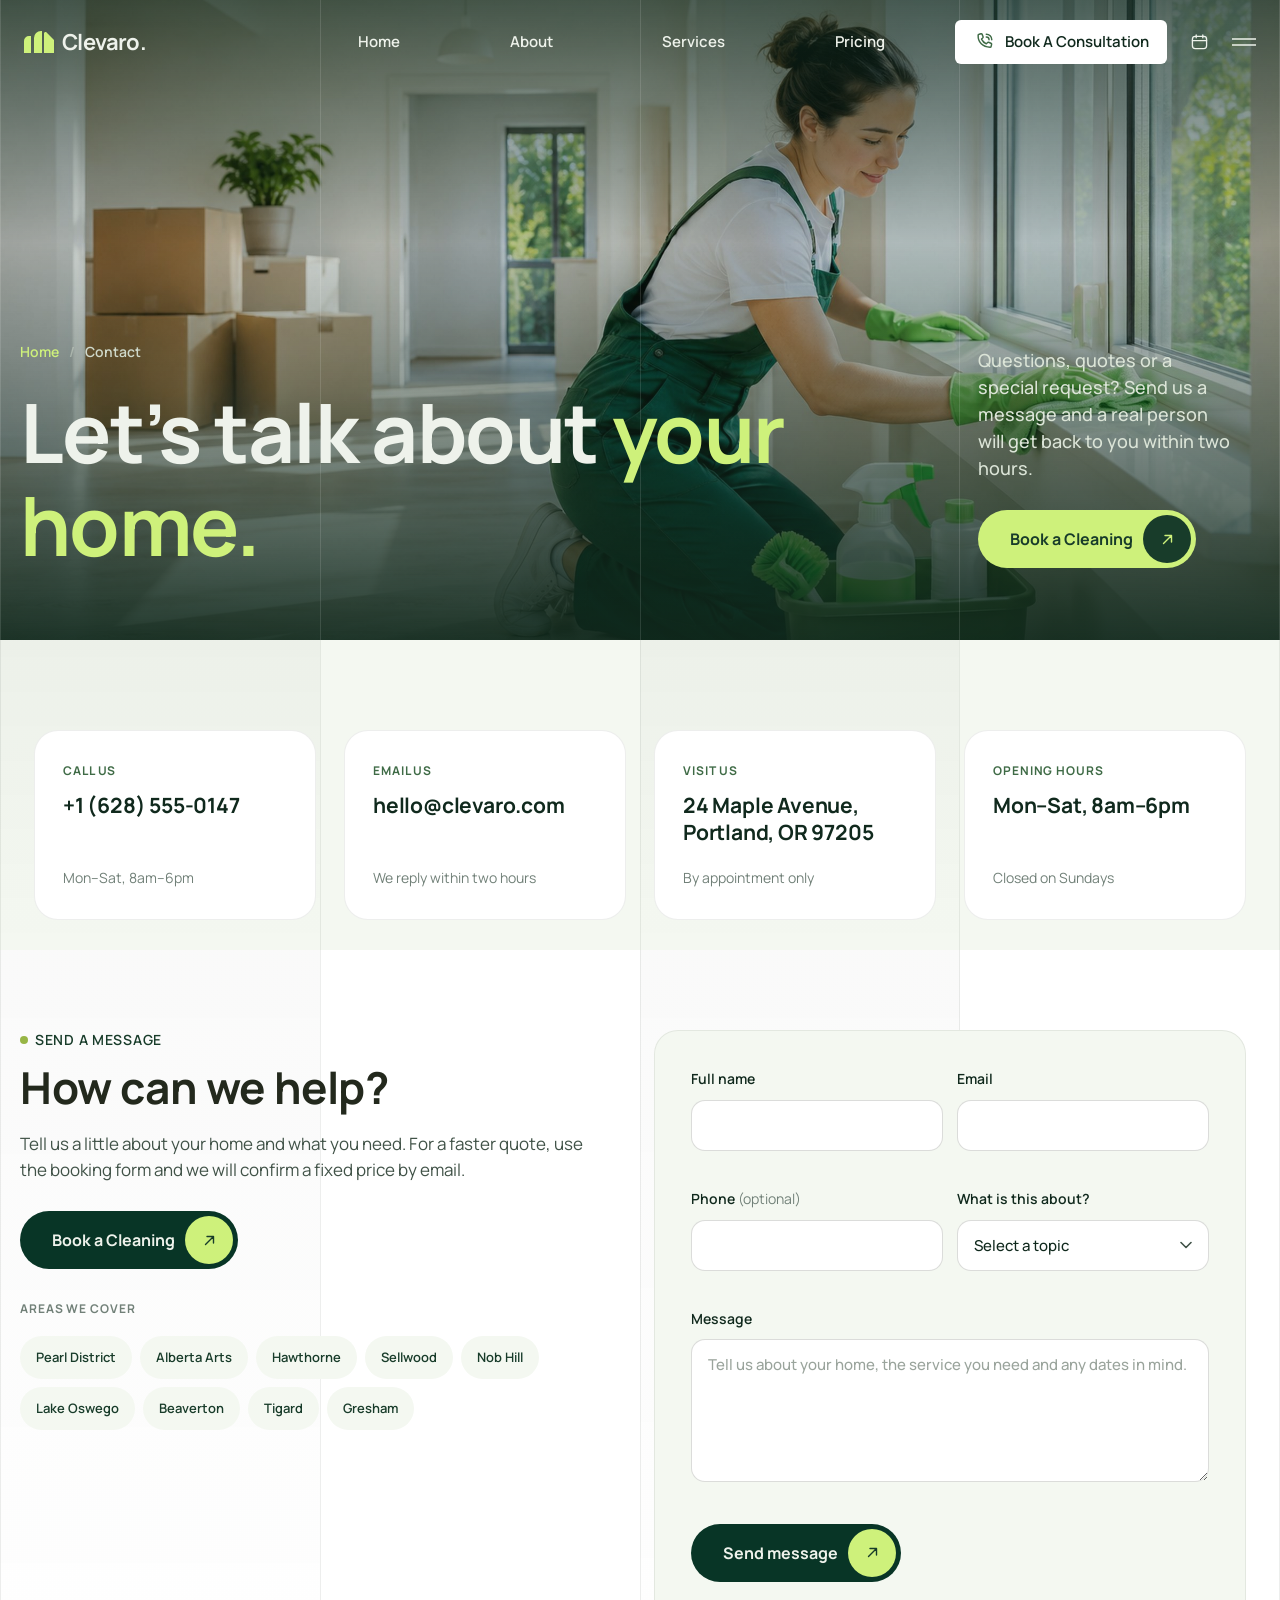
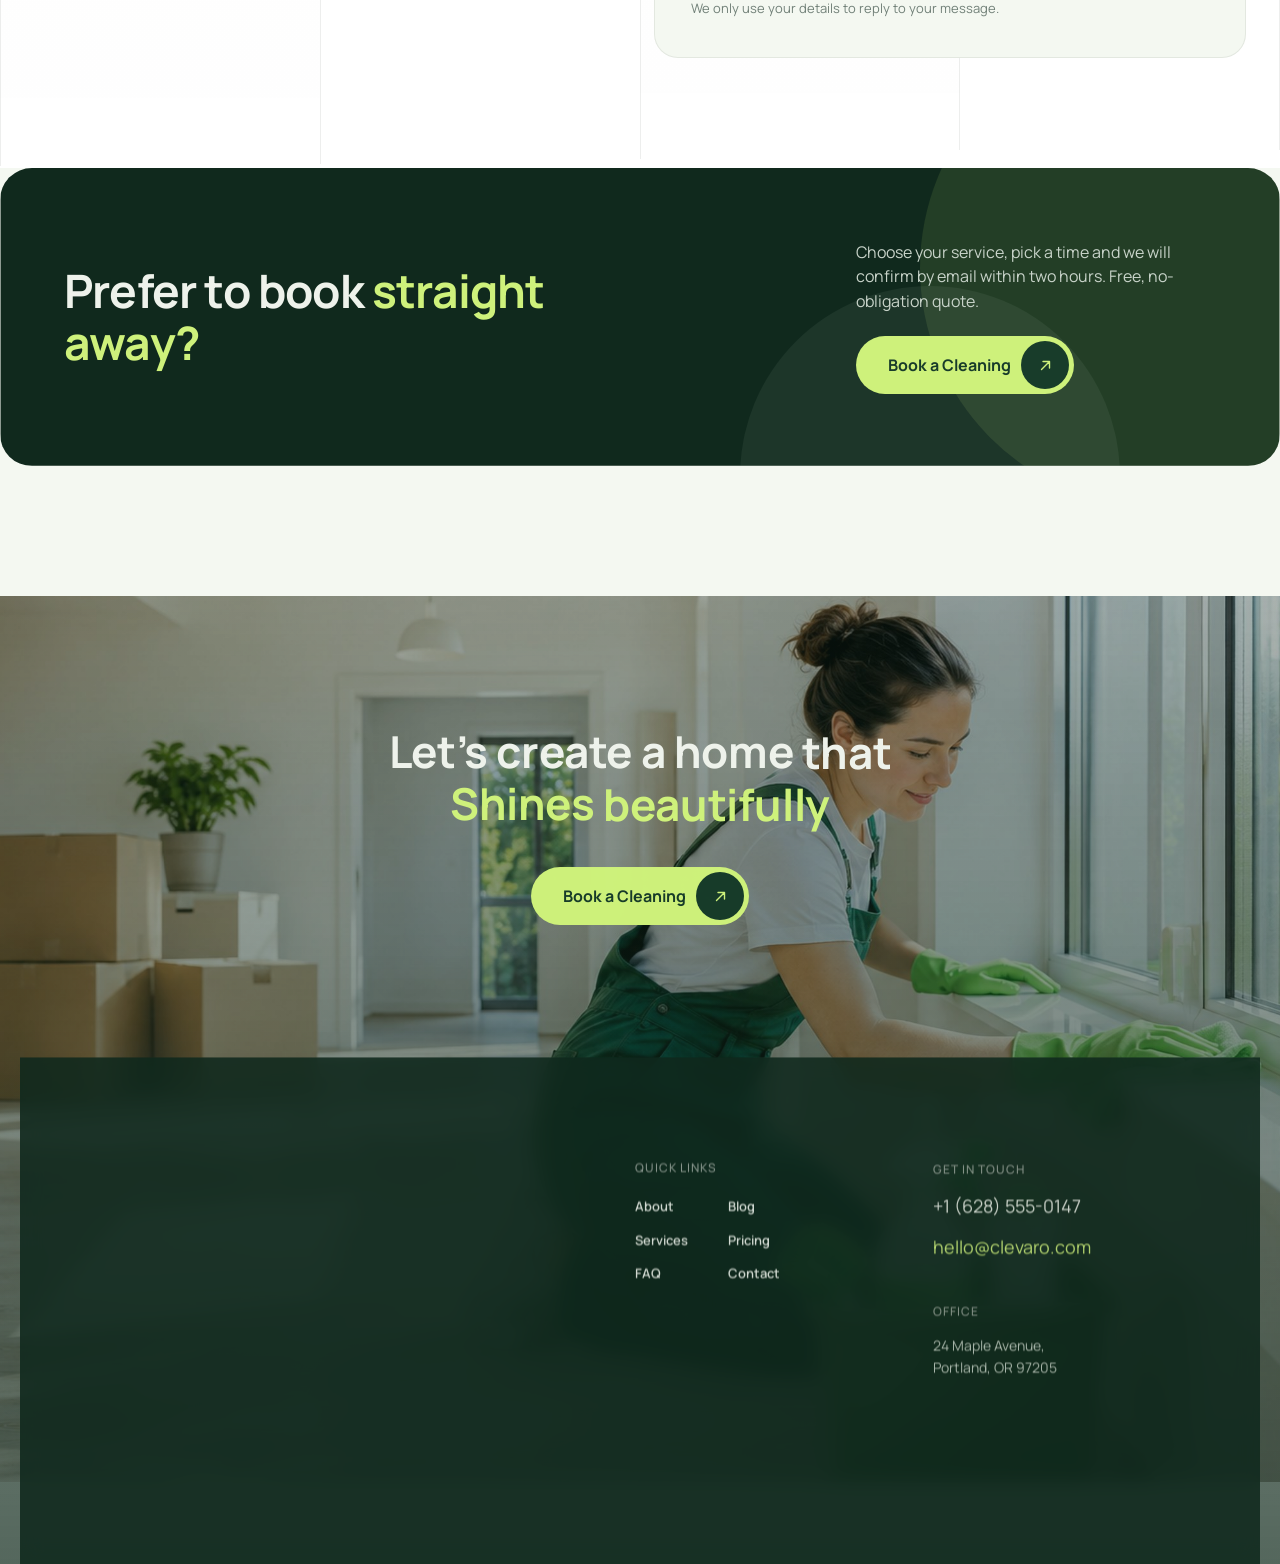
==== commit 92b51cc6: "Align contact info cards to the guide columns Cards now sit exactly inside the four guide columns an" ====
--- a/contact.html
+++ b/contact.html
@@ -89,7 +89,7 @@
       <section class="section cinfo-sec" aria-label="Contact details">
         <div class="section-lines" aria-hidden="true"><span></span><span></span><span></span><span></span></div>
         <div class="container">
-          <div class="cinfo__grid" data-r-group>
+          <div class="cinfo__grid" data-r-group="fade">
             <article class="cinfo"><span class="cinfo__label">Call us</span><a class="cinfo__val" href="tel:+16285550147">+1 (628) 555-0147</a><span class="cinfo__sub">Mon–Sat, 8am–6pm</span></article>
             <article class="cinfo"><span class="cinfo__label">Email us</span><a class="cinfo__val" href="mailto:hello@clevaro.com">hello@clevaro.com</a><span class="cinfo__sub">We reply within two hours</span></article>
             <article class="cinfo"><span class="cinfo__label">Visit us</span><span class="cinfo__val">24 Maple Avenue, Portland, OR 97205</span><span class="cinfo__sub">By appointment only</span></article>
--- a/css/pages.css
+++ b/css/pages.css
@@ -401,7 +401,9 @@
 
 /* ----- contact page ----- */
 .cinfo-sec { background: var(--bg-200); padding-block: 90px 30px; }
-.cinfo__grid { display: grid; grid-template-columns: repeat(4, 1fr); gap: 14px; }
+.cinfo-sec > .container { max-width: 1310px; }
+.cinfo__grid { display: grid; grid-template-columns: repeat(4, 1fr); gap: 0; }
+.cinfo { margin-inline: 14px; }
 .cinfo { display: flex; flex-direction: column; gap: 8px; min-height: 190px; padding: 28px; border-radius: var(--radius-card); background: var(--white); border: 1px solid var(--border-300); transition: transform .5s var(--ease-out); }
 .cinfo:hover { transform: translateY(-6px); }
 .cinfo__label { font-size: 12px; font-weight: 700; letter-spacing: .9px; text-transform: uppercase; color: var(--accent-700); }
@@ -439,6 +441,8 @@
 /* ----- responsive ----- */
 @media (max-width: 1100px) {
   .plans__grid, .addons__grid, .cinfo__grid { grid-template-columns: repeat(2, 1fr); }
+  .cinfo__grid { gap: 14px; }
+  .cinfo { margin-inline: 0; }
   .bgrid { grid-template-columns: repeat(2, 1fr); }
 }
 @media (max-width: 991px) {
